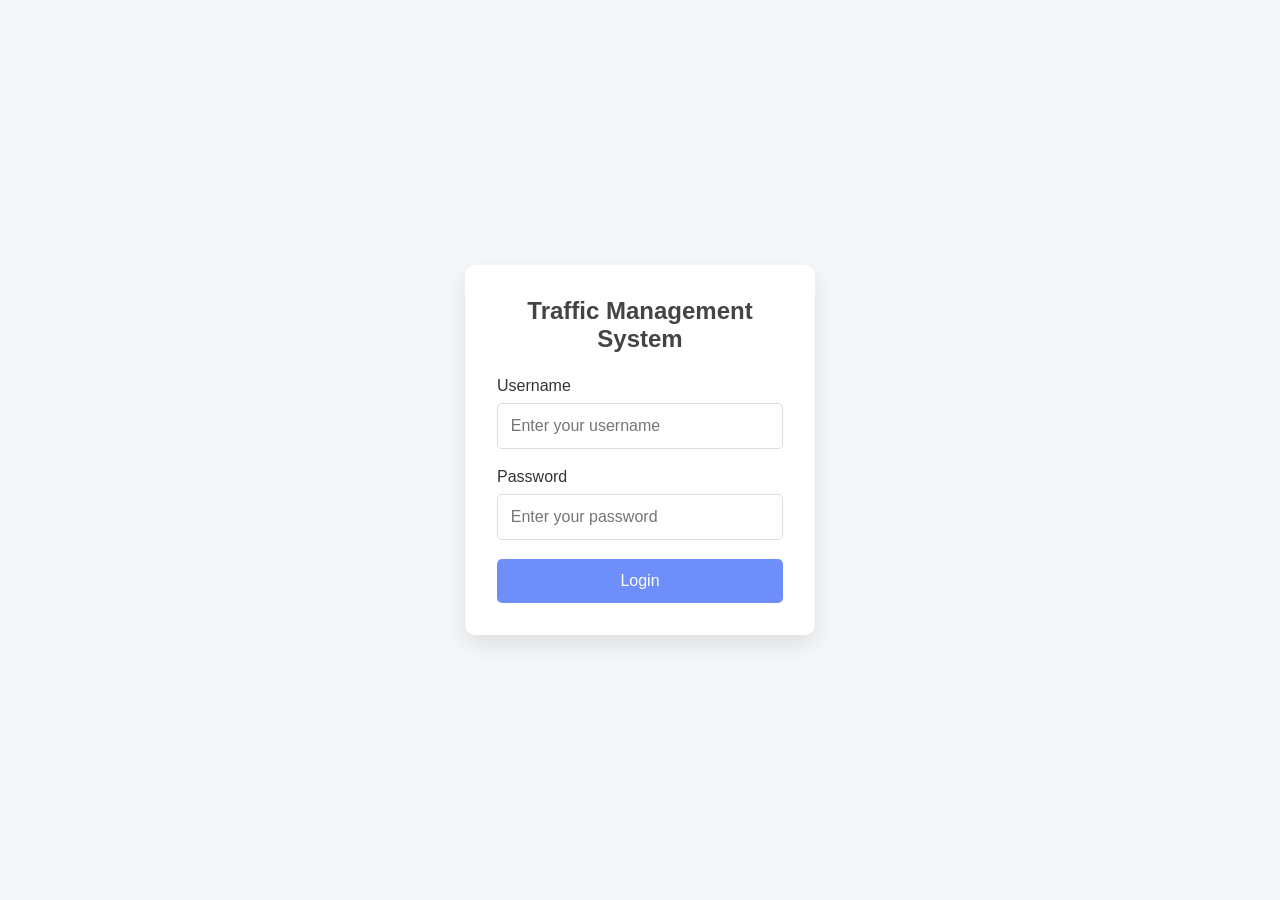
==== index.html @ 2c633ccc "Add files via upload" ====
<!DOCTYPE html>
<html lang="en">
<head>
    <meta charset="UTF-8">
    <meta name="viewport" content="width=device-width, initial-scale=1.0">
    <title>Traffic Dashboard</title>
    <style>
        /* overall sty */
        * {
            margin: 0;
            padding: 0;
            box-sizing: border-box;
            font-family: 'Segoe UI', Tahoma, Geneva, Verdana, sans-serif;
        }
        
        body {
            background-color: #f5f7f9;
            color: #333;
            height: 100vh;
            display: flex;
            flex-direction: column;
        }
        
        /* lop */
        .login-container {
            display: flex;
            flex-direction: column;
            justify-content: center;
            align-items: center;
            height: 100vh;
        }
        
        .login-form {
            background: white;
            padding: 2rem;
            border-radius: 10px;
            box-shadow: 0 10px 25px rgba(0, 0, 0, 0.1);
            width: 350px;
        }
        
        .login-form h2 {
            margin-bottom: 1.5rem;
            text-align: center;
            color: #444;
        }
        
        .form-group {
            margin-bottom: 1.2rem;
        }
        
        .form-group label {
            display: block;
            margin-bottom: 0.5rem;
            font-weight: 500;
        }
        
        .form-group input {
            width: 100%;
            padding: 0.8rem;
            border: 1px solid #ddd;
            border-radius: 5px;
            font-size: 1rem;
            transition: border-color 0.3s;
        }
        
        .form-group input:focus {
            outline: none;
            border-color: #6e8efb;
        }
        
        .login-btn {
            width: 100%;
            padding: 0.8rem;
            background-color: #6e8efb;
            color: white;
            border: none;
            border-radius: 5px;
            font-size: 1rem;
            cursor: pointer;
            transition: background-color 0.3s;
        }
        
        .login-btn:hover {
            background-color: #5d7ce0;
        }
        
        /* Dashboard */
        .dashboard-container {
            display: none;
            flex: 1;
            overflow-y: auto;
            height: 100vh;
        }
        
        .sidebar {
            width: 250px;
            background-color: #2c3e50;
            color: white;
            height: 100vh;
            position: fixed;
            padding: 1.5rem 0;
        }
        
        .sidebar-header {
            padding: 0 1.5rem 1.5rem;
            border-bottom: 1px solid rgba(255, 255, 255, 0.1);
            margin-bottom: 1.5rem;
        }
        
        .sidebar-header h2 {
            font-size: 1.5rem;
        }
        
        .nav-item {
            padding: 1rem 1.5rem;
            cursor: pointer;
            transition: background-color 0.3s;
            display: flex;
            align-items: center;
        }
        
        .nav-item:hover {
            background-color: #34495e;
        }
        
        .nav-item.active {
            background-color: #3498db;
        }
        
        .nav-item i {
            margin-right: 0.8rem;
        }
        
        .main-content {
            margin-left: 250px;
            padding: 2rem;
            flex: 1;
                height: 100vh;
    overflow-y: auto;
        }
        
        .dashboard-header {
            display: flex;
            justify-content: space-between;
            align-items: center;
            margin-bottom: 2rem;
        }
        
        .dashboard-header h1 {
            font-size: 1.8rem;
            color: #2c3e50;
        }
        
        .user-info {
            display: flex;
            align-items: center;
        }
        
        .user-info span {
            margin-right: 1rem;
        }
        
        .logout-btn {
            padding: 0.5rem 1rem;
            background-color: #e74c3c;
            color: white;
            border: none;
            border-radius: 5px;
            cursor: pointer;
            transition: background-color 0.3s;
        }
        
        .logout-btn:hover {
            background-color: #c0392b;
        }
        
        .cards-container {
            display: grid;
            grid-template-columns: repeat(auto-fill, minmax(300px, 1fr));
            gap: 1.5rem;
        }
        
        .card {
            background: white;
            border-radius: 8px;
            box-shadow: 0 4px 8px rgba(0, 0, 0, 0.1);
            padding: 1.5rem;
            transition: transform 0.3s, box-shadow 0.3s;
        }
        
        .card:hover {
            transform: translateY(-5px);
            box-shadow: 0 8px 16px rgba(0, 0, 0, 0.15);
        }
        
        .card-header {
            display: flex;
            justify-content: space-between;
            align-items: center;
            margin-bottom: 1rem;
        }
        
        .card-title {
            font-size: 1.2rem;
            font-weight: 600;
        }
        
        .card-icon {
            width: 40px;
            height: 40px;
            border-radius: 50%;
            display: flex;
            align-items: center;
            justify-content: center;
            color: white;
        }
        
        .emergency .card-icon {
            background-color: #e74c3c;
        }
        
        .congestion .card-icon {
            background-color: #f39c12;
        }
        
        .hotspot .card-icon {
            background-color: #3498db;
        }
        
        .card-content {
            color: #7f8c8d;
            margin-bottom: 1rem;
        }
        
        .card-footer {
            display: flex;
            justify-content: space-between;
            align-items: center;
        }
        
        .status {
            padding: 0.3rem 0.8rem;
            border-radius: 20px;
            font-size: 0.8rem;
            font-weight: 500;
        }
        
        .status-active {
            background-color: #e8f5e9;
            color: #2e7d32;
        }
        
        .status-warning {
            background-color: #ffecb3;
            color: #f57f17;
        }
        
        .status-critical {
            background-color: #ffcdd2;
            color: #c62828;
        }
        
        .view-details {
            color: #3498db;
            text-decoration: none;
            font-weight: 500;
            cursor: pointer;
        }
        
        .view-details:hover {
            text-decoration: underline;
        }
        
        .dashboard-stats {
            display: grid;
            grid-template-columns: repeat(auto-fill, minmax(200px, 1fr));
            gap: 1.5rem;
            margin-bottom: 2rem;
        }
        
        .stat-card {
            background: white;
            border-radius: 8px;
            box-shadow: 0 4px 8px rgba(0, 0, 0, 0.1);
            padding: 1.5rem;
            text-align: center;
        }
        
        .stat-value {
            font-size: 2rem;
            font-weight: 700;
            margin-bottom: 0.5rem;
        }
        
        .stat-label {
            color: #7f8c8d;
            font-size: 0.9rem;
        }
        
        .recent-activities {
            background: white;
            border-radius: 8px;
            box-shadow: 0 4px 8px rgba(0, 0, 0, 0.1);
            padding: 1.5rem;
            margin-top: 2rem;
        }
        
        .activities-header {
            font-size: 1.2rem;
            font-weight: 600;
            margin-bottom: 1rem;
        }
        
        .activity-item {
            padding: 0.8rem 0;
            border-bottom: 1px solid #eee;
            display: flex;
            align-items: center;
        }
        
        .activity-item:last-child {
            border-bottom: none;
        }
        
        .activity-icon {
            width: 30px;
            height: 30px;
            border-radius: 50%;
            display: flex;
            align-items: center;
            justify-content: center;
            margin-right: 1rem;
            color: white;
        }
        
        .activity-info {
            flex: 1;
        }
        
        .activity-title {
            font-weight: 500;
        }
        
        .activity-time {
            font-size: 0.8rem;
            color: #7f8c8d;
        }
        
        .section-content {
            display: none;
        }
        
        .section-content.active {
            display: block;
        }
    </style>
</head>
<body>
    <!-- loginform -->
    <div class="login-container" id="loginPage">
        <div class="login-form">
            <h2>Traffic Management System</h2>
            <div class="form-group">
                <label for="username">Username</label>
                <input type="text" id="username" placeholder="Enter your username">
            </div>
            <div class="form-group">
                <label for="password">Password</label>
                <input type="password" id="password" placeholder="Enter your password">
            </div>
            <button class="login-btn" id="loginBtn">Login</button>
        </div>
    </div>

    <!-- Dboard -->
    <div class="dashboard-container" id="dashboardPage">
        <div class="sidebar">
            <div class="sidebar-header">
                <h2>Traffic Control</h2>
            </div>
            <div class="nav-item active" data-section="dashboard">
                 Dashboard
            </div>
            <div class="nav-item" data-section="emergency">
                Emergency Alerts
            </div>
            <div class="nav-item" data-section="congestion">
                 Congestion Control
            </div>
            <div class="nav-item" data-section="hotspot">
                Hotspot Roads
            </div>
        </div>

        <!-- Main Content -->
        <div class="main-content">
            <div class="dashboard-header">
                <h1>Dashboard Overview</h1>
                <div class="user-info">
                    <span>Welcome, Admin</span>
                    <button class="logout-btn" id="logoutBtn">Logout</button>
                </div>
            </div>

            <!-- Db Stats -->
            <div class="dashboard-stats">
                <div class="stat-card">
                    <div class="stat-value">24</div>
                    <div class="stat-label">Active Incidents</div>
                </div>
                <div class="stat-card">
                    <div class="stat-value">78%</div>
                    <div class="stat-label">Road Capacity</div>
                </div>
                <div class="stat-card">
                    <div class="stat-value">15</div>
                    <div class="stat-label">Resolved Today</div>
                </div>
                <div class="stat-card">
                    <div class="stat-value">32</div>
                    <div class="stat-label">Cameras Online</div>
                </div>
            </div>

            <!-- Db-->
            <div class="section-content active" id="dashboardSection">
                <div class="cards-container">
                    <div class="card emergency">
                        <div class="card-header">
                            <div class="card-title">Emergency Alerts</div>
                            <div class="card-icon">🚨</div>
                        </div>
                        <div class="card-content">
                            <p>3 active emergency alerts requiring immediate attention.</p>
                        </div>
                        <div class="card-footer">
                            <span class="status status-critical">Critical</span>
                            <a class="view-details">View Details</a>
                        </div>
                    </div>

                    <div class="card congestion">
                        <div class="card-header">
                            <div class="card-title">Congestion Control</div>
                            <div class="card-icon">🚦</div>
                        </div>
                        <div class="card-content">
                            <p>Moderate traffic congestion reported on main highways.</p>
                        </div>
                        <div class="card-footer">
                            <span class="status status-warning">Monitoring</span>
                            <a class="view-details">View Details</a>
                        </div>
                    </div>

                    <div class="card hotspot">
                        <div class="card-header">
                            <div class="card-title">Hotspot Roads</div>
                            <div class="card-icon">🛣️</div>
                        </div>
                        <div class="card-content">
                            <p>5 roads identified as hotspots with increased traffic volume.</p>
                        </div>
                        <div class="card-footer">
                            <span class="status status-active">Active</span>
                            <a class="view-details">View Details</a>
                        </div>
                    </div>

                    <div class="card">
                        <div class="card-header">
                            <div class="card-title">Weather Conditions</div>
                            <div class="card-icon">🌤️</div>
                        </div>
                        <div class="card-content">
                            <p>Clear weather expected throughout the day with minimal disruptions.</p>
                        </div>
                        <div class="card-footer">
                            <span class="status status-active">Normal</span>
                            <a class="view-details">View Details</a>
                        </div>
                    </div>

                    <div class="card">
                        <div class="card-header">
                            <div class="card-title">Public Events</div>
                            <div class="card-icon">🎉</div>
                        </div>
                        <div class="card-content">
                            <p>2 major events scheduled today may affect traffic patterns.</p>
                        </div>
                        <div class="card-footer">
                            <span class="status status-warning">Advisory</span>
                            <a class="view-details">View Details</a>
                        </div>
                    </div>

                    <div class="card">
                        <div class="card-header">
                            <div class="card-title">Road Works</div>
                            <div class="card-icon">🚧</div>
                        </div>
                        <div class="card-content">
                            <p>Scheduled maintenance on 3 routes may cause minor delays.</p>
                        </div>
                        <div class="card-footer">
                            <span class="status status-active">Ongoing</span>
                            <a class="view-details">View Details</a>
                        </div>
                    </div>
                </div>

                <div class="recent-activities">
                    <div class="activities-header">Recent Activities</div>
                    <div class="activity-item">
                        <div class="activity-icon" style="background-color: #3498db;">📋</div>
                        <div class="activity-info">
                            <div class="activity-title">New incident reported on Highway 41</div>
                            <div class="activity-time">10 minutes ago</div>
                        </div>
                    </div>
                    <div class="activity-item">
                        <div class="activity-icon" style="background-color: #2ecc71;">✅</div>
                        <div class="activity-info">
                            <div class="activity-title">Congestion cleared on Main Street</div>
                            <div class="activity-time">45 minutes ago</div>
                        </div>
                    </div>
                    <div class="activity-item">
                        <div class="activity-icon" style="background-color: #f39c12;">⚠️</div>
                        <div class="activity-info">
                            <div class="activity-title">Weather alert issued for northern region</div>
                            <div class="activity-time">1 hour ago</div>
                        </div>
                    </div>
                    <div class="activity-item">
                        <div class="activity-icon" style="background-color: #9b59b6;">🔧</div>
                        <div class="activity-info">
                            <div class="activity-title">System maintenance completed</div>
                            <div class="activity-time">2 hours ago</div>
                        </div>
                    </div>
                </div>
            </div>

            <!-- EmergencyAlet -->
            <div class="section-content" id="emergencySection">
                <h2>Emergency Alerts</h2>
                <div class="cards-container">
                    <div class="card emergency">
                        <div class="card-header">
                            <div class="card-title">Accident on Highway</div>
                            <div class="card-icon">🚨</div>
                        </div>
                        <div class="card-content">
                            <p>Multi-vehicle collision reported on Highway 27 near exit 14. Emergency services en route.</p>
                        </div>
                        <div class="card-footer">
                            <span class="status status-critical">High Priority</span>
                            <a class="view-details">View Details</a>
                        </div>
                    </div>

                    <div class="card emergency">
                        <div class="card-header">
                            <div class="card-title">Road Closure</div>
                            <div class="card-icon">🚨</div>
                        </div>
                        <div class="card-content">
                            <p>Main Street closed between 5th and 7th due to emergency repairs. Use alternate routes.</p>
                        </div>
                        <div class="card-footer">
                            <span class="status status-critical">Active</span>
                            <a class="view-details">View Details</a>
                        </div>
                    </div>

                    <div class="card emergency">
                        <div class="card-header">
                            <div class="card-title">Severe Weather Alert</div>
                            <div class="card-icon">🚨</div>
                        </div>
                        <div class="card-content">
                            <p>Heavy rainfall causing flooding on low-lying roads. Exercise caution when driving.</p>
                        </div>
                        <div class="card-footer">
                            <span class="status status-warning">Monitor</span>
                            <a class="view-details">View Details</a>
                        </div>
                    </div>
                </div>
            </div>

            <!-- CongestionCont-->
            <div class="section-content" id="congestionSection">
                <h2>Congestion Control</h2>
                <div class="cards-container">
                    <div class="card congestion">
                        <div class="card-header">
                            <div class="card-title">Downtown Traffic</div>
                            <div class="card-icon">🚦</div>
                        </div>
                        <div class="card-content">
                            <p>Expected delays of 15-20 minutes during peak hours in downtown area.</p>
                        </div>
                        <div class="card-footer">
                            <span class="status status-warning">Moderate</span>
                            <a class="view-details">View Details</a>
                        </div>
                    </div>

                    <div class="card congestion">
                        <div class="card-header">
                            <div class="card-title">Highway Bottleneck</div>
                            <div class="card-icon">🚦</div>
                        </div>
                        <div class="card-content">
                            <p>Merge point on Highway 6 causing consistent slowdowns during evening commute.</p>
                        </div>
                        <div class="card-footer">
                            <span class="status status-critical">Severe</span>
                            <a class="view-details">View Details</a>
                        </div>
                    </div>

                    <div class="card congestion">
                        <div class="card-header">
                            <div class="card-title">School Zone</div>
                            <div class="card-icon">🚦</div>
                        </div>
                        <div class="card-content">
                            <p>Increased traffic around school zones during pick-up and drop-off times.</p>
                        </div>
                        <div class="card-footer">
                            <span class="status status-active">Expected</span>
                            <a class="view-details">View Details</a>
                        </div>
                    </div>
                </div>
            </div>

            <!-- Hotspotroad-->
            <div class="section-content" id="hotspotSection">
                <h2>Hotspot Roads</h2>
                <div class="cards-container">
                    <div class="card hotspot">
                        <div class="card-header">
                            <div class="card-title">Main Street Corridor</div>
                            <div class="card-icon">🛣️</div>
                        </div>
                        <div class="card-content">
                            <p>Consistently high traffic volume with frequent congestion during peak hours.</p>
                        </div>
                        <div class="card-footer">
                            <span class="status status-critical">Hotspot</span>
                            <a class="view-details">View Details</a>
                        </div>
                    </div>

                    <div class="card hotspot">
                        <div class="card-header">
                            <div class="card-title">Highway 27 Interchange</div>
                            <div class="card-icon">🛣️</div>
                        </div>
                        <div class="card-content">
                            <p>Merge points create bottlenecks, especially during rush hours.</p>
                        </div>
                        <div class="card-footer">
                            <span class="status status-warning">Monitoring</span>
                            <a class="view-details">View Details</a>
                        </div>
                    </div>

                    <div class="card hotspot">
                        <div class="card-header">
                            <div class="card-title">Bridge Approach</div>
                            <div class="card-icon">🛣️</div>
                        </div>
                        <div class="card-content">
                            <p>Reduced lanes on bridge approach causing regular delays.</p>
                        </div>
                        <div class="card-footer">
                            <span class="status status-active">Ongoing</span>
                            <a class="view-details">View Details</a>
                        </div>
                    </div>
                </div>
            </div>
        </div>
    </div>

    <script>
        document.addEventListener('DOMContentLoaded', function() {
            const loginPage = document.getElementById('loginPage');
            const dashboardPage = document.getElementById('dashboardPage');
            const loginBtn = document.getElementById('loginBtn');
            const logoutBtn = document.getElementById('logoutBtn');
            const usernameInput = document.getElementById('username');
            const passwordInput = document.getElementById('password');
            const navItems = document.querySelectorAll('.nav-item');
            const sectionContents = document.querySelectorAll('.section-content');
            
            // Login
            loginBtn.addEventListener('click', function() {
                const username = usernameInput.value.trim();
                const password = passwordInput.value.trim();
                
                if (username === '' || password === '') {
                    alert('Please enter both username and password');
                    return;
                }
                
                // backend
                if (username === 'admin' && password === 'password') {
                    loginPage.style.display = 'none';
                    dashboardPage.style.display = 'flex';
                } else {
                    alert('Invalid credentials. Try admin/password');
                }
            });
            
            // Logout
            logoutBtn.addEventListener('click', function() {
                loginPage.style.display = 'flex';
                dashboardPage.style.display = 'none';
                usernameInput.value = '';
                passwordInput.value = '';
            });
            
            // nav
            navItems.forEach(item => {
                item.addEventListener('click', function() {
                    navItems.forEach(navItem => navItem.classList.remove('active'));
                    this.classList.add('active');
         
                    const sectionId = this.getAttribute('data-section') + 'Section';
                    sectionContents.forEach(section => section.classList.remove('active'));
                    document.getElementById(sectionId).classList.add('active');
                });
            });
            
            // hover
            const cards = document.querySelectorAll('.card');
            cards.forEach(card => {
                card.addEventListener('mouseenter', function() {
                    this.style.transform = 'translateY(-5px)';
                    this.style.boxShadow = '0 8px 16px rgba(0, 0, 0, 0.15)';
                });
                
                card.addEventListener('mouseleave', function() {
                    this.style.transform = 'translateY(0)';
                    this.style.boxShadow = '0 4px 8px rgba(0, 0, 0, 0.1)';
                });
            });
        });
    </script>
</body>
</html>
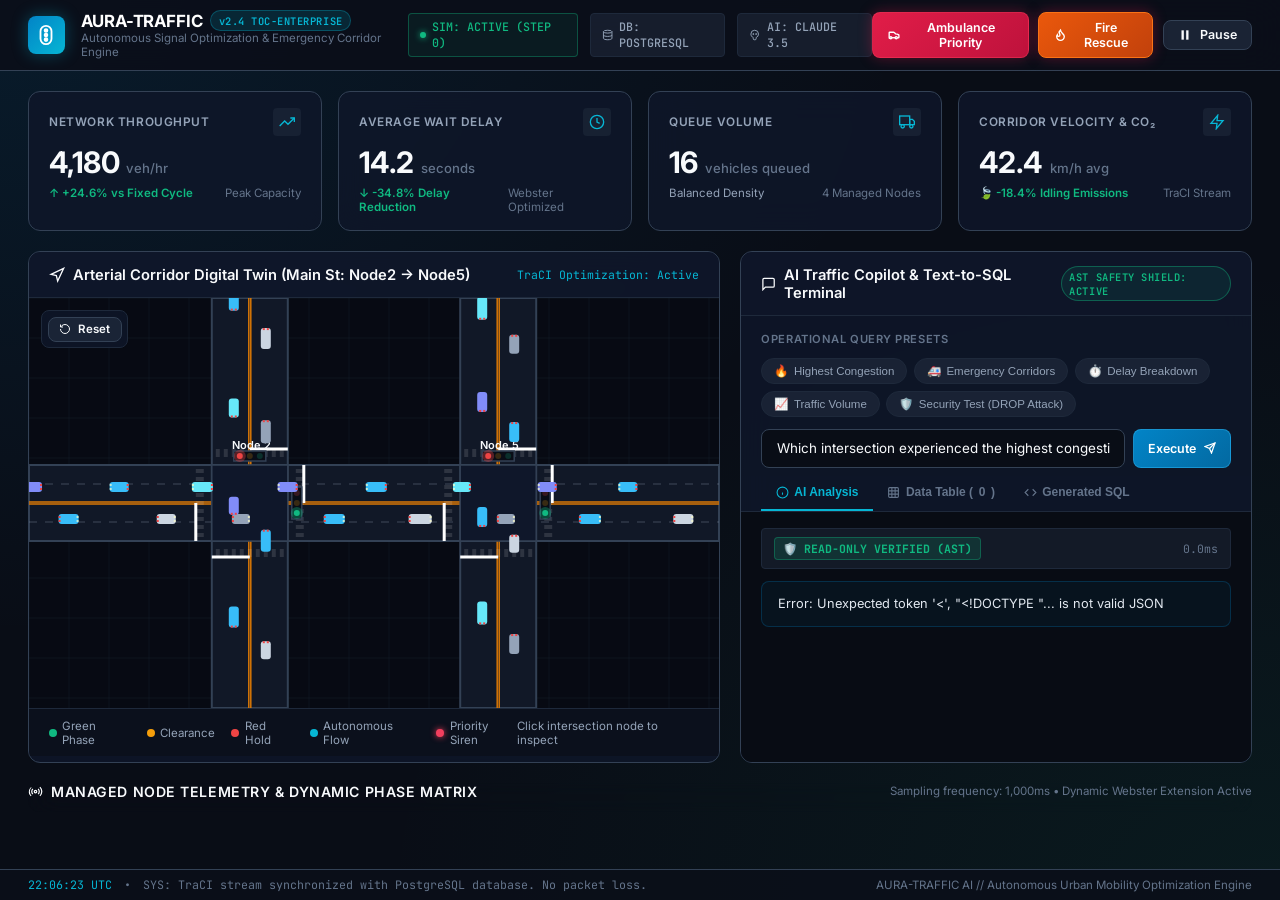
==== commit 6d033d72: "feat: upgrade to AI-augmented smart traffic management system with FastAPI, LLM agent, and adaptive " ====
--- a/index.html
+++ b/index.html
@@ -3,756 +3,386 @@
 <head>
     <meta charset="UTF-8">
     <meta name="viewport" content="width=device-width, initial-scale=1.0">
-    <title>Traffic Dashboard</title>
-    <style>
-        /* overall sty */
-        * {
-            margin: 0;
-            padding: 0;
-            box-sizing: border-box;
-            font-family: 'Segoe UI', Tahoma, Geneva, Verdana, sans-serif;
-        }
-        
-        body {
-            background-color: #f5f7f9;
-            color: #333;
-            height: 100vh;
-            display: flex;
-            flex-direction: column;
-        }
-        
-        /* lop */
-        .login-container {
-            display: flex;
-            flex-direction: column;
-            justify-content: center;
-            align-items: center;
-            height: 100vh;
-        }
-        
-        .login-form {
-            background: white;
-            padding: 2rem;
-            border-radius: 10px;
-            box-shadow: 0 10px 25px rgba(0, 0, 0, 0.1);
-            width: 350px;
-        }
-        
-        .login-form h2 {
-            margin-bottom: 1.5rem;
-            text-align: center;
-            color: #444;
-        }
-        
-        .form-group {
-            margin-bottom: 1.2rem;
-        }
-        
-        .form-group label {
-            display: block;
-            margin-bottom: 0.5rem;
-            font-weight: 500;
-        }
-        
-        .form-group input {
-            width: 100%;
-            padding: 0.8rem;
-            border: 1px solid #ddd;
-            border-radius: 5px;
-            font-size: 1rem;
-            transition: border-color 0.3s;
-        }
-        
-        .form-group input:focus {
-            outline: none;
-            border-color: #6e8efb;
-        }
-        
-        .login-btn {
-            width: 100%;
-            padding: 0.8rem;
-            background-color: #6e8efb;
-            color: white;
-            border: none;
-            border-radius: 5px;
-            font-size: 1rem;
-            cursor: pointer;
-            transition: background-color 0.3s;
-        }
-        
-        .login-btn:hover {
-            background-color: #5d7ce0;
-        }
-        
-        /* Dashboard */
-        .dashboard-container {
-            display: none;
-            flex: 1;
-            overflow-y: auto;
-            height: 100vh;
-        }
-        
-        .sidebar {
-            width: 250px;
-            background-color: #2c3e50;
-            color: white;
-            height: 100vh;
-            position: fixed;
-            padding: 1.5rem 0;
-        }
-        
-        .sidebar-header {
-            padding: 0 1.5rem 1.5rem;
-            border-bottom: 1px solid rgba(255, 255, 255, 0.1);
-            margin-bottom: 1.5rem;
-        }
-        
-        .sidebar-header h2 {
-            font-size: 1.5rem;
-        }
-        
-        .nav-item {
-            padding: 1rem 1.5rem;
-            cursor: pointer;
-            transition: background-color 0.3s;
-            display: flex;
-            align-items: center;
-        }
-        
-        .nav-item:hover {
-            background-color: #34495e;
-        }
-        
-        .nav-item.active {
-            background-color: #3498db;
-        }
-        
-        .nav-item i {
-            margin-right: 0.8rem;
-        }
-        
-        .main-content {
-            margin-left: 250px;
-            padding: 2rem;
-            flex: 1;
-                height: 100vh;
-    overflow-y: auto;
-        }
-        
-        .dashboard-header {
-            display: flex;
-            justify-content: space-between;
-            align-items: center;
-            margin-bottom: 2rem;
-        }
-        
-        .dashboard-header h1 {
-            font-size: 1.8rem;
-            color: #2c3e50;
-        }
-        
-        .user-info {
-            display: flex;
-            align-items: center;
-        }
-        
-        .user-info span {
-            margin-right: 1rem;
-        }
-        
-        .logout-btn {
-            padding: 0.5rem 1rem;
-            background-color: #e74c3c;
-            color: white;
-            border: none;
-            border-radius: 5px;
-            cursor: pointer;
-            transition: background-color 0.3s;
-        }
-        
-        .logout-btn:hover {
-            background-color: #c0392b;
-        }
-        
-        .cards-container {
-            display: grid;
-            grid-template-columns: repeat(auto-fill, minmax(300px, 1fr));
-            gap: 1.5rem;
-        }
-        
-        .card {
-            background: white;
-            border-radius: 8px;
-            box-shadow: 0 4px 8px rgba(0, 0, 0, 0.1);
-            padding: 1.5rem;
-            transition: transform 0.3s, box-shadow 0.3s;
-        }
-        
-        .card:hover {
-            transform: translateY(-5px);
-            box-shadow: 0 8px 16px rgba(0, 0, 0, 0.15);
-        }
-        
-        .card-header {
-            display: flex;
-            justify-content: space-between;
-            align-items: center;
-            margin-bottom: 1rem;
-        }
-        
-        .card-title {
-            font-size: 1.2rem;
-            font-weight: 600;
-        }
-        
-        .card-icon {
-            width: 40px;
-            height: 40px;
-            border-radius: 50%;
-            display: flex;
-            align-items: center;
-            justify-content: center;
-            color: white;
-        }
-        
-        .emergency .card-icon {
-            background-color: #e74c3c;
-        }
-        
-        .congestion .card-icon {
-            background-color: #f39c12;
-        }
-        
-        .hotspot .card-icon {
-            background-color: #3498db;
-        }
-        
-        .card-content {
-            color: #7f8c8d;
-            margin-bottom: 1rem;
-        }
-        
-        .card-footer {
-            display: flex;
-            justify-content: space-between;
-            align-items: center;
-        }
-        
-        .status {
-            padding: 0.3rem 0.8rem;
-            border-radius: 20px;
-            font-size: 0.8rem;
-            font-weight: 500;
-        }
-        
-        .status-active {
-            background-color: #e8f5e9;
-            color: #2e7d32;
-        }
-        
-        .status-warning {
-            background-color: #ffecb3;
-            color: #f57f17;
-        }
-        
-        .status-critical {
-            background-color: #ffcdd2;
-            color: #c62828;
-        }
-        
-        .view-details {
-            color: #3498db;
-            text-decoration: none;
-            font-weight: 500;
-            cursor: pointer;
-        }
-        
-        .view-details:hover {
-            text-decoration: underline;
-        }
-        
-        .dashboard-stats {
-            display: grid;
-            grid-template-columns: repeat(auto-fill, minmax(200px, 1fr));
-            gap: 1.5rem;
-            margin-bottom: 2rem;
-        }
-        
-        .stat-card {
-            background: white;
-            border-radius: 8px;
-            box-shadow: 0 4px 8px rgba(0, 0, 0, 0.1);
-            padding: 1.5rem;
-            text-align: center;
-        }
-        
-        .stat-value {
-            font-size: 2rem;
-            font-weight: 700;
-            margin-bottom: 0.5rem;
-        }
-        
-        .stat-label {
-            color: #7f8c8d;
-            font-size: 0.9rem;
-        }
-        
-        .recent-activities {
-            background: white;
-            border-radius: 8px;
-            box-shadow: 0 4px 8px rgba(0, 0, 0, 0.1);
-            padding: 1.5rem;
-            margin-top: 2rem;
-        }
-        
-        .activities-header {
-            font-size: 1.2rem;
-            font-weight: 600;
-            margin-bottom: 1rem;
-        }
-        
-        .activity-item {
-            padding: 0.8rem 0;
-            border-bottom: 1px solid #eee;
-            display: flex;
-            align-items: center;
-        }
-        
-        .activity-item:last-child {
-            border-bottom: none;
-        }
-        
-        .activity-icon {
-            width: 30px;
-            height: 30px;
-            border-radius: 50%;
-            display: flex;
-            align-items: center;
-            justify-content: center;
-            margin-right: 1rem;
-            color: white;
-        }
-        
-        .activity-info {
-            flex: 1;
-        }
-        
-        .activity-title {
-            font-weight: 500;
-        }
-        
-        .activity-time {
-            font-size: 0.8rem;
-            color: #7f8c8d;
-        }
-        
-        .section-content {
-            display: none;
-        }
-        
-        .section-content.active {
-            display: block;
-        }
-    </style>
+    <meta name="description" content="AI-Augmented Smart Traffic Signal Management System - Enterprise Operations Console featuring TraCI dynamic density optimization, emergency green-corridor priority routing, and Anthropic Claude Text-to-SQL AI Agent.">
+    <title>AURA-TRAFFIC AI // Intelligent Transportation Operations Center</title>
+
+    <link rel="stylesheet" href="styles.css">
 </head>
 <body>
-    <!-- loginform -->
-    <div class="login-container" id="loginPage">
-        <div class="login-form">
-            <h2>Traffic Management System</h2>
-            <div class="form-group">
-                <label for="username">Username</label>
-                <input type="text" id="username" placeholder="Enter your username">
-            </div>
-            <div class="form-group">
-                <label for="password">Password</label>
-                <input type="password" id="password" placeholder="Enter your password">
-            </div>
-            <button class="login-btn" id="loginBtn">Login</button>
-        </div>
-    </div>
-
-    <!-- Dboard -->
-    <div class="dashboard-container" id="dashboardPage">
-        <div class="sidebar">
-            <div class="sidebar-header">
-                <h2>Traffic Control</h2>
-            </div>
-            <div class="nav-item active" data-section="dashboard">
-                 Dashboard
-            </div>
-            <div class="nav-item" data-section="emergency">
-                Emergency Alerts
-            </div>
-            <div class="nav-item" data-section="congestion">
-                 Congestion Control
-            </div>
-            <div class="nav-item" data-section="hotspot">
-                Hotspot Roads
-            </div>
-        </div>
-
-        <!-- Main Content -->
-        <div class="main-content">
-            <div class="dashboard-header">
-                <h1>Dashboard Overview</h1>
-                <div class="user-info">
-                    <span>Welcome, Admin</span>
-                    <button class="logout-btn" id="logoutBtn">Logout</button>
-                </div>
-            </div>
-
-            <!-- Db Stats -->
-            <div class="dashboard-stats">
-                <div class="stat-card">
-                    <div class="stat-value">24</div>
-                    <div class="stat-label">Active Incidents</div>
-                </div>
-                <div class="stat-card">
-                    <div class="stat-value">78%</div>
-                    <div class="stat-label">Road Capacity</div>
-                </div>
-                <div class="stat-card">
-                    <div class="stat-value">15</div>
-                    <div class="stat-label">Resolved Today</div>
-                </div>
-                <div class="stat-card">
-                    <div class="stat-value">32</div>
-                    <div class="stat-label">Cameras Online</div>
-                </div>
-            </div>
-
-            <!-- Db-->
-            <div class="section-content active" id="dashboardSection">
-                <div class="cards-container">
-                    <div class="card emergency">
-                        <div class="card-header">
-                            <div class="card-title">Emergency Alerts</div>
-                            <div class="card-icon">🚨</div>
-                        </div>
-                        <div class="card-content">
-                            <p>3 active emergency alerts requiring immediate attention.</p>
-                        </div>
-                        <div class="card-footer">
-                            <span class="status status-critical">Critical</span>
-                            <a class="view-details">View Details</a>
-                        </div>
-                    </div>
-
-                    <div class="card congestion">
-                        <div class="card-header">
-                            <div class="card-title">Congestion Control</div>
-                            <div class="card-icon">🚦</div>
-                        </div>
-                        <div class="card-content">
-                            <p>Moderate traffic congestion reported on main highways.</p>
-                        </div>
-                        <div class="card-footer">
-                            <span class="status status-warning">Monitoring</span>
-                            <a class="view-details">View Details</a>
-                        </div>
-                    </div>
-
-                    <div class="card hotspot">
-                        <div class="card-header">
-                            <div class="card-title">Hotspot Roads</div>
-                            <div class="card-icon">🛣️</div>
-                        </div>
-                        <div class="card-content">
-                            <p>5 roads identified as hotspots with increased traffic volume.</p>
-                        </div>
-                        <div class="card-footer">
-                            <span class="status status-active">Active</span>
-                            <a class="view-details">View Details</a>
-                        </div>
-                    </div>
-
-                    <div class="card">
-                        <div class="card-header">
-                            <div class="card-title">Weather Conditions</div>
-                            <div class="card-icon">🌤️</div>
-                        </div>
-                        <div class="card-content">
-                            <p>Clear weather expected throughout the day with minimal disruptions.</p>
-                        </div>
-                        <div class="card-footer">
-                            <span class="status status-active">Normal</span>
-                            <a class="view-details">View Details</a>
-                        </div>
-                    </div>
-
-                    <div class="card">
-                        <div class="card-header">
-                            <div class="card-title">Public Events</div>
-                            <div class="card-icon">🎉</div>
-                        </div>
-                        <div class="card-content">
-                            <p>2 major events scheduled today may affect traffic patterns.</p>
-                        </div>
-                        <div class="card-footer">
-                            <span class="status status-warning">Advisory</span>
-                            <a class="view-details">View Details</a>
-                        </div>
-                    </div>
-
-                    <div class="card">
-                        <div class="card-header">
-                            <div class="card-title">Road Works</div>
-                            <div class="card-icon">🚧</div>
-                        </div>
-                        <div class="card-content">
-                            <p>Scheduled maintenance on 3 routes may cause minor delays.</p>
-                        </div>
-                        <div class="card-footer">
-                            <span class="status status-active">Ongoing</span>
-                            <a class="view-details">View Details</a>
-                        </div>
-                    </div>
-                </div>
-
-                <div class="recent-activities">
-                    <div class="activities-header">Recent Activities</div>
-                    <div class="activity-item">
-                        <div class="activity-icon" style="background-color: #3498db;">📋</div>
-                        <div class="activity-info">
-                            <div class="activity-title">New incident reported on Highway 41</div>
-                            <div class="activity-time">10 minutes ago</div>
-                        </div>
-                    </div>
-                    <div class="activity-item">
-                        <div class="activity-icon" style="background-color: #2ecc71;">✅</div>
-                        <div class="activity-info">
-                            <div class="activity-title">Congestion cleared on Main Street</div>
-                            <div class="activity-time">45 minutes ago</div>
-                        </div>
-                    </div>
-                    <div class="activity-item">
-                        <div class="activity-icon" style="background-color: #f39c12;">⚠️</div>
-                        <div class="activity-info">
-                            <div class="activity-title">Weather alert issued for northern region</div>
-                            <div class="activity-time">1 hour ago</div>
-                        </div>
-                    </div>
-                    <div class="activity-item">
-                        <div class="activity-icon" style="background-color: #9b59b6;">🔧</div>
-                        <div class="activity-info">
-                            <div class="activity-title">System maintenance completed</div>
-                            <div class="activity-time">2 hours ago</div>
-                        </div>
-                    </div>
-                </div>
-            </div>
-
-            <!-- EmergencyAlet -->
-            <div class="section-content" id="emergencySection">
-                <h2>Emergency Alerts</h2>
-                <div class="cards-container">
-                    <div class="card emergency">
-                        <div class="card-header">
-                            <div class="card-title">Accident on Highway</div>
-                            <div class="card-icon">🚨</div>
-                        </div>
-                        <div class="card-content">
-                            <p>Multi-vehicle collision reported on Highway 27 near exit 14. Emergency services en route.</p>
-                        </div>
-                        <div class="card-footer">
-                            <span class="status status-critical">High Priority</span>
-                            <a class="view-details">View Details</a>
-                        </div>
-                    </div>
-
-                    <div class="card emergency">
-                        <div class="card-header">
-                            <div class="card-title">Road Closure</div>
-                            <div class="card-icon">🚨</div>
-                        </div>
-                        <div class="card-content">
-                            <p>Main Street closed between 5th and 7th due to emergency repairs. Use alternate routes.</p>
-                        </div>
-                        <div class="card-footer">
-                            <span class="status status-critical">Active</span>
-                            <a class="view-details">View Details</a>
-                        </div>
-                    </div>
-
-                    <div class="card emergency">
-                        <div class="card-header">
-                            <div class="card-title">Severe Weather Alert</div>
-                            <div class="card-icon">🚨</div>
-                        </div>
-                        <div class="card-content">
-                            <p>Heavy rainfall causing flooding on low-lying roads. Exercise caution when driving.</p>
-                        </div>
-                        <div class="card-footer">
-                            <span class="status status-warning">Monitor</span>
-                            <a class="view-details">View Details</a>
-                        </div>
-                    </div>
-                </div>
-            </div>
-
-            <!-- CongestionCont-->
-            <div class="section-content" id="congestionSection">
-                <h2>Congestion Control</h2>
-                <div class="cards-container">
-                    <div class="card congestion">
-                        <div class="card-header">
-                            <div class="card-title">Downtown Traffic</div>
-                            <div class="card-icon">🚦</div>
-                        </div>
-                        <div class="card-content">
-                            <p>Expected delays of 15-20 minutes during peak hours in downtown area.</p>
-                        </div>
-                        <div class="card-footer">
-                            <span class="status status-warning">Moderate</span>
-                            <a class="view-details">View Details</a>
-                        </div>
-                    </div>
-
-                    <div class="card congestion">
-                        <div class="card-header">
-                            <div class="card-title">Highway Bottleneck</div>
-                            <div class="card-icon">🚦</div>
-                        </div>
-                        <div class="card-content">
-                            <p>Merge point on Highway 6 causing consistent slowdowns during evening commute.</p>
-                        </div>
-                        <div class="card-footer">
-                            <span class="status status-critical">Severe</span>
-                            <a class="view-details">View Details</a>
-                        </div>
-                    </div>
-
-                    <div class="card congestion">
-                        <div class="card-header">
-                            <div class="card-title">School Zone</div>
-                            <div class="card-icon">🚦</div>
-                        </div>
-                        <div class="card-content">
-                            <p>Increased traffic around school zones during pick-up and drop-off times.</p>
-                        </div>
-                        <div class="card-footer">
-                            <span class="status status-active">Expected</span>
-                            <a class="view-details">View Details</a>
-                        </div>
-                    </div>
-                </div>
-            </div>
-
-            <!-- Hotspotroad-->
-            <div class="section-content" id="hotspotSection">
-                <h2>Hotspot Roads</h2>
-                <div class="cards-container">
-                    <div class="card hotspot">
-                        <div class="card-header">
-                            <div class="card-title">Main Street Corridor</div>
-                            <div class="card-icon">🛣️</div>
-                        </div>
-                        <div class="card-content">
-                            <p>Consistently high traffic volume with frequent congestion during peak hours.</p>
-                        </div>
-                        <div class="card-footer">
-                            <span class="status status-critical">Hotspot</span>
-                            <a class="view-details">View Details</a>
-                        </div>
-                    </div>
-
-                    <div class="card hotspot">
-                        <div class="card-header">
-                            <div class="card-title">Highway 27 Interchange</div>
-                            <div class="card-icon">🛣️</div>
-                        </div>
-                        <div class="card-content">
-                            <p>Merge points create bottlenecks, especially during rush hours.</p>
-                        </div>
-                        <div class="card-footer">
-                            <span class="status status-warning">Monitoring</span>
-                            <a class="view-details">View Details</a>
-                        </div>
-                    </div>
-
-                    <div class="card hotspot">
-                        <div class="card-header">
-                            <div class="card-title">Bridge Approach</div>
-                            <div class="card-icon">🛣️</div>
-                        </div>
-                        <div class="card-content">
-                            <p>Reduced lanes on bridge approach causing regular delays.</p>
-                        </div>
-                        <div class="card-footer">
-                            <span class="status status-active">Ongoing</span>
-                            <a class="view-details">View Details</a>
-                        </div>
-                    </div>
-                </div>
-            </div>
-        </div>
-    </div>
-
-    <script>
-        document.addEventListener('DOMContentLoaded', function() {
-            const loginPage = document.getElementById('loginPage');
-            const dashboardPage = document.getElementById('dashboardPage');
-            const loginBtn = document.getElementById('loginBtn');
-            const logoutBtn = document.getElementById('logoutBtn');
-            const usernameInput = document.getElementById('username');
-            const passwordInput = document.getElementById('password');
-            const navItems = document.querySelectorAll('.nav-item');
-            const sectionContents = document.querySelectorAll('.section-content');
-            
-            // Login
-            loginBtn.addEventListener('click', function() {
-                const username = usernameInput.value.trim();
-                const password = passwordInput.value.trim();
-                
-                if (username === '' || password === '') {
-                    alert('Please enter both username and password');
-                    return;
-                }
-                
-                // backend
-                if (username === 'admin' && password === 'password') {
-                    loginPage.style.display = 'none';
-                    dashboardPage.style.display = 'flex';
-                } else {
-                    alert('Invalid credentials. Try admin/password');
-                }
-            });
-            
-            // Logout
-            logoutBtn.addEventListener('click', function() {
-                loginPage.style.display = 'flex';
-                dashboardPage.style.display = 'none';
-                usernameInput.value = '';
-                passwordInput.value = '';
-            });
-            
-            // nav
-            navItems.forEach(item => {
-                item.addEventListener('click', function() {
-                    navItems.forEach(navItem => navItem.classList.remove('active'));
-                    this.classList.add('active');
-         
-                    const sectionId = this.getAttribute('data-section') + 'Section';
-                    sectionContents.forEach(section => section.classList.remove('active'));
-                    document.getElementById(sectionId).classList.add('active');
-                });
-            });
-            
-            // hover
-            const cards = document.querySelectorAll('.card');
-            cards.forEach(card => {
-                card.addEventListener('mouseenter', function() {
-                    this.style.transform = 'translateY(-5px)';
-                    this.style.boxShadow = '0 8px 16px rgba(0, 0, 0, 0.15)';
-                });
-                
-                card.addEventListener('mouseleave', function() {
-                    this.style.transform = 'translateY(0)';
-                    this.style.boxShadow = '0 4px 8px rgba(0, 0, 0, 0.1)';
-                });
-            });
-        });
-    </script>
+
+    <!-- Executive Operations Header -->
+    <header class="ops-header">
+        <div class="brand-section">
+            <div class="brand-badge">
+                <svg width="22" height="22" viewBox="0 0 24 24" fill="none" stroke="currentColor" stroke-width="2" stroke-linecap="round" stroke-linejoin="round">
+                    <rect x="6" y="2" width="12" height="20" rx="6" />
+                    <circle cx="12" cy="7" r="1.5" fill="currentColor"/>
+                    <circle cx="12" cy="12" r="1.5" fill="currentColor"/>
+                    <circle cx="12" cy="17" r="1.5" fill="currentColor"/>
+                </svg>
+            </div>
+            <div class="brand-text">
+                <h1>
+                    AURA-TRAFFIC <span class="version-pill">v2.4 TOC-ENTERPRISE</span>
+                </h1>
+                <div class="brand-sub">Autonomous Signal Optimization & Emergency Corridor Engine</div>
+            </div>
+        </div>
+
+        <div class="header-status-strip">
+            <div id="badgeSimState" class="status-chip active-green">
+                <span class="pulse-indicator"></span>
+                <span id="labelSimStep">SIM: ACTIVE (STEP 0)</span>
+            </div>
+            <div id="badgeDb" class="status-chip">
+                <svg width="12" height="12" viewBox="0 0 24 24" fill="none" stroke="currentColor" stroke-width="2">
+                    <ellipse cx="12" cy="5" rx="9" ry="3"/>
+                    <path d="M21 12c0 1.66-4 3-9 3s-9-1.34-9-3"/>
+                    <path d="M3 5v14c0 1.66 4 3 9 3s9-1.34 9-3V5"/>
+                </svg>
+                <span id="labelDbEngine">DB: POSTGRESQL</span>
+            </div>
+            <div id="badgeAi" class="status-chip">
+                <svg width="12" height="12" viewBox="0 0 24 24" fill="none" stroke="currentColor" stroke-width="2">
+                    <path d="M12 2a8 8 0 0 0-8 8c0 3.36 2.07 6.23 5 7.42V20a2 2 0 0 0 2 2h2a2 2 0 0 0 2-2v-2.58A8.005 8.005 0 0 0 20 10a8 8 0 0 0-8-8z"/>
+                    <circle cx="9" cy="10" r="1" fill="currentColor"/>
+                    <circle cx="15" cy="10" r="1" fill="currentColor"/>
+                </svg>
+                <span id="labelAiEngine">AI: CLAUDE 3.5</span>
+            </div>
+            <div id="badgeEmergency" class="status-chip active-emergency" style="display: none;">
+                <span class="pulse-indicator"></span>
+                <span id="labelEmergencyActive">CORRIDOR LOCK: ACTIVE</span>
+            </div>
+        </div>
+
+        <div class="header-actions">
+            <button id="btnAmbulance" class="btn btn-emergency" title="Trigger Preemptive Green Corridor Wave">
+                <svg width="14" height="14" viewBox="0 0 24 24" fill="none" stroke="currentColor" stroke-width="2.5">
+                    <path d="M19 17h2c.6 0 1-.4 1-1v-3c0-.9-.7-1.7-1.5-1.9C18.7 10.6 16 10 16 10s-1.3-1.4-2.2-2.3c-.5-.4-1.1-.7-1.8-.7H5c-.6 0-1 .4-1 1v9c0 .6.4 1 1 1h2"/>
+                    <circle cx="7" cy="17" r="2"/>
+                    <path d="M9 17h6"/>
+                    <circle cx="17" cy="17" r="2"/>
+                </svg>
+                Ambulance Priority
+            </button>
+            <button id="btnFireRescue" class="btn btn-emergency" style="background: linear-gradient(135deg,#ea580c,#c2410c); border-color:#f97316;">
+                <svg width="14" height="14" viewBox="0 0 24 24" fill="none" stroke="currentColor" stroke-width="2.5">
+                    <path d="M8.5 14.5A2.5 2.5 0 0 0 11 12c0-1.38-.5-2-1-3-1.072-2.143-.224-4.054 2-6 .5 2.5 2 4.9 4 6.5 2 1.6 3 3.5 3 5.5a7 7 0 1 1-14 0c0-1.153.433-2.294 1-3a2.5 2.5 0 0 0 2.5 2.5z"/>
+                </svg>
+                Fire Rescue
+            </button>
+            <button id="btnToggleSim" class="btn btn-secondary">
+                <svg id="iconSimPlay" width="14" height="14" viewBox="0 0 24 24" fill="currentColor">
+                    <rect x="6" y="4" width="4" height="16"/>
+                    <rect x="14" y="4" width="4" height="16"/>
+                </svg>
+                <span id="labelSimBtn">Pause</span>
+            </button>
+        </div>
+    </header>
+
+    <!-- Main Viewport -->
+    <main class="dashboard-viewport">
+
+        <!-- Enterprise KPI Ribbon -->
+        <section class="kpi-row">
+            <div class="kpi-card">
+                <div class="kpi-top">
+                    <span class="kpi-title">Network Throughput</span>
+                    <div class="kpi-icon">
+                        <svg width="16" height="16" viewBox="0 0 24 24" fill="none" stroke="currentColor" stroke-width="2">
+                            <polyline points="23 6 13.5 15.5 8.5 10.5 1 18"/>
+                            <polyline points="17 6 23 6 23 12"/>
+                        </svg>
+                    </div>
+                </div>
+                <div class="kpi-main">
+                    <span id="kpiThroughput" class="kpi-figure">4,180</span>
+                    <span class="kpi-metric-unit">veh/hr</span>
+                </div>
+                <div class="kpi-footer">
+                    <span class="kpi-trend-good">↑ +24.6% vs Fixed Cycle</span>
+                    <span class="kpi-subtext">Peak Capacity</span>
+                </div>
+            </div>
+
+            <div class="kpi-card">
+                <div class="kpi-top">
+                    <span class="kpi-title">Average Wait Delay</span>
+                    <div class="kpi-icon">
+                        <svg width="16" height="16" viewBox="0 0 24 24" fill="none" stroke="currentColor" stroke-width="2">
+                            <circle cx="12" cy="12" r="10"/>
+                            <polyline points="12 6 12 12 16 14"/>
+                        </svg>
+                    </div>
+                </div>
+                <div class="kpi-main">
+                    <span id="kpiWaitTime" class="kpi-figure">14.2</span>
+                    <span class="kpi-metric-unit">seconds</span>
+                </div>
+                <div class="kpi-footer">
+                    <span class="kpi-trend-good">↓ -34.8% Delay Reduction</span>
+                    <span class="kpi-subtext">Webster Optimized</span>
+                </div>
+            </div>
+
+            <div class="kpi-card">
+                <div class="kpi-top">
+                    <span class="kpi-title">Queue Volume</span>
+                    <div class="kpi-icon">
+                        <svg width="16" height="16" viewBox="0 0 24 24" fill="none" stroke="currentColor" stroke-width="2">
+                            <rect x="1" y="3" width="15" height="13"/>
+                            <polygon points="16 8 20 8 23 11 23 16 16 16 16 8"/>
+                            <circle cx="5.5" cy="18.5" r="2.5"/>
+                            <circle cx="18.5" cy="18.5" r="2.5"/>
+                        </svg>
+                    </div>
+                </div>
+                <div class="kpi-main">
+                    <span id="kpiQueue" class="kpi-figure">16</span>
+                    <span class="kpi-metric-unit">vehicles queued</span>
+                </div>
+                <div class="kpi-footer">
+                    <span class="kpi-subtext" style="color:var(--text-secondary)">Balanced Density</span>
+                    <span class="kpi-subtext">4 Managed Nodes</span>
+                </div>
+            </div>
+
+            <div class="kpi-card">
+                <div class="kpi-top">
+                    <span class="kpi-title">Corridor Velocity & CO₂</span>
+                    <div class="kpi-icon">
+                        <svg width="16" height="16" viewBox="0 0 24 24" fill="none" stroke="currentColor" stroke-width="2">
+                            <polygon points="13 2 3 14 12 14 11 22 21 10 12 10 13 2"/>
+                        </svg>
+                    </div>
+                </div>
+                <div class="kpi-main">
+                    <span id="kpiAvgSpeed" class="kpi-figure">42.4</span>
+                    <span class="kpi-metric-unit">km/h avg</span>
+                </div>
+                <div class="kpi-footer">
+                    <span class="kpi-trend-good">🍃 -18.4% Idling Emissions</span>
+                    <span class="kpi-subtext">TraCI Stream</span>
+                </div>
+            </div>
+        </section>
+
+        <!-- Operations Workstation: Visualizer + AI Terminal -->
+        <div class="ops-desk-grid">
+
+            <!-- Visualizer Panel -->
+            <section class="panel">
+                <div class="panel-header">
+                    <div class="panel-title">
+                        <svg width="16" height="16" viewBox="0 0 24 24" fill="none" stroke="currentColor" stroke-width="2">
+                            <polygon points="3 11 22 2 13 21 11 13 3 11"/>
+                        </svg>
+                        Arterial Corridor Digital Twin (Main St: Node2 → Node5)
+                    </div>
+                    <div class="panel-actions">
+                        <span style="font-family:var(--font-mono); font-size:0.72rem; color:var(--accent-cyan);">
+                            TraCI Optimization: Active
+                        </span>
+                    </div>
+                </div>
+
+                <div class="canvas-wrapper">
+                    <div class="canvas-floating-controls">
+                        <button id="btnResetView" class="btn btn-secondary btn-sm" title="Reset Viewport">
+                            <svg width="12" height="12" viewBox="0 0 24 24" fill="none" stroke="currentColor" stroke-width="2">
+                                <path d="M3 12a9 9 0 1 0 9-9 9.75 9.75 0 0 0-6.74 2.74L3 8"/>
+                                <path d="M3 3v5h5"/>
+                            </svg>
+                            Reset
+                        </button>
+                    </div>
+                    <canvas id="trafficCanvas"></canvas>
+                </div>
+
+                <div class="canvas-legend-strip">
+                    <div class="legend-group">
+                        <div class="legend-item">
+                            <span class="legend-bullet" style="background:var(--signal-green);"></span>
+                            <span>Green Phase</span>
+                        </div>
+                        <div class="legend-item">
+                            <span class="legend-bullet" style="background:var(--signal-amber);"></span>
+                            <span>Clearance</span>
+                        </div>
+                        <div class="legend-item">
+                            <span class="legend-bullet" style="background:var(--signal-red);"></span>
+                            <span>Red Hold</span>
+                        </div>
+                        <div class="legend-item">
+                            <span class="legend-bullet" style="background:var(--accent-cyan);"></span>
+                            <span>Autonomous Flow</span>
+                        </div>
+                        <div class="legend-item">
+                            <span class="legend-bullet" style="background:var(--emergency-siren); box-shadow:0 0 6px var(--emergency-siren);"></span>
+                            <span>Priority Siren</span>
+                        </div>
+                    </div>
+                    <div>
+                        <span>Click intersection node to inspect</span>
+                    </div>
+                </div>
+            </section>
+
+            <!-- AI Copilot & SQL Terminal Panel -->
+            <section class="panel">
+                <div class="panel-header">
+                    <div class="panel-title">
+                        <svg width="16" height="16" viewBox="0 0 24 24" fill="none" stroke="currentColor" stroke-width="2">
+                            <path d="M21 15a2 2 0 0 1-2 2H7l-4 4V5a2 2 0 0 1 2-2h14a2 2 0 0 1 2 2z"/>
+                        </svg>
+                        AI Traffic Copilot & Text-to-SQL Terminal
+                    </div>
+                    <div class="panel-actions">
+                        <span class="version-pill" style="border-color:rgba(16,185,129,0.4); color:var(--signal-green); background:rgba(16,185,129,0.1)">
+                            AST SAFETY SHIELD: ACTIVE
+                        </span>
+                    </div>
+                </div>
+
+                <div class="terminal-controls">
+                    <div class="prompt-chips-label">Operational Query Presets</div>
+                    <div class="chips-container">
+                        <button class="chip-btn" data-query="Which intersection experienced the highest congestion?">
+                            <span>🔥</span> Highest Congestion
+                        </button>
+                        <button class="chip-btn" data-query="Show active emergency vehicle corridor activations">
+                            <span>🚑</span> Emergency Corridors
+                        </button>
+                        <button class="chip-btn" data-query="Show average waiting times by intersection">
+                            <span>⏱️</span> Delay Breakdown
+                        </button>
+                        <button class="chip-btn" data-query="Show throughput and vehicle volume ranking">
+                            <span>📈</span> Traffic Volume
+                        </button>
+                        <button class="chip-btn chip-threat" data-query="SELECT * FROM intersections; DROP TABLE traffic_metrics;">
+                            <span>🛡️</span> Security Test (DROP Attack)
+                        </button>
+                    </div>
+
+                    <div class="terminal-input-bar">
+                        <input
+                            type="text"
+                            id="terminalInput"
+                            class="terminal-input"
+                            placeholder="Ask analytical question (e.g. 'Show average queue length and speed by node')..."
+                            value="Which intersection experienced the highest congestion?"
+                        >
+                        <button id="btnSendQuery" class="btn btn-primary">
+                            <span>Execute</span>
+                            <svg width="12" height="12" viewBox="0 0 24 24" fill="none" stroke="currentColor" stroke-width="2.5">
+                                <line x1="22" y1="2" x2="11" y2="13"/>
+                                <polygon points="22 2 15 22 11 13 2 9 22 2"/>
+                            </svg>
+                        </button>
+                    </div>
+                </div>
+
+                <!-- Tabbed Output Interface -->
+                <div class="terminal-tabs">
+                    <button id="tabBtnInsight" class="terminal-tab-btn active" data-tab="tabInsight">
+                        <svg width="13" height="13" viewBox="0 0 24 24" fill="none" stroke="currentColor" stroke-width="2">
+                            <circle cx="12" cy="12" r="10"/>
+                            <line x1="12" y1="16" x2="12" y2="12"/>
+                            <line x1="12" y1="8" x2="12.01" y2="8"/>
+                        </svg>
+                        AI Analysis
+                    </button>
+                    <button id="tabBtnData" class="terminal-tab-btn" data-tab="tabData">
+                        <svg width="13" height="13" viewBox="0 0 24 24" fill="none" stroke="currentColor" stroke-width="2">
+                            <rect x="3" y="3" width="18" height="18" rx="2" ry="2"/>
+                            <line x1="3" y1="9" x2="21" y2="9"/>
+                            <line x1="3" y1="15" x2="21" y2="15"/>
+                            <line x1="9" y1="3" x2="9" y2="21"/>
+                            <line x1="15" y1="3" x2="15" y2="21"/>
+                        </svg>
+                        Data Table (<span id="countTableRows">0</span>)
+                    </button>
+                    <button id="tabBtnSql" class="terminal-tab-btn" data-tab="tabSql">
+                        <svg width="13" height="13" viewBox="0 0 24 24" fill="none" stroke="currentColor" stroke-width="2">
+                            <polyline points="16 18 22 12 16 6"/>
+                            <polyline points="8 6 2 12 8 18"/>
+                        </svg>
+                        Generated SQL
+                    </button>
+                </div>
+
+                <div id="terminalDisplayArea" class="terminal-display-area">
+                    <!-- Tab 1: AI Insight -->
+                    <div id="tabInsight" class="tab-pane">
+                        <div class="safety-status-bar">
+                            <span id="safetyStatusPill" class="safety-pill verified">🛡️ READ-ONLY VERIFIED (AST)</span>
+                            <span id="perfLatency" style="font-family:var(--font-mono); color:var(--text-muted); font-size:0.72rem;">0.0ms</span>
+                        </div>
+                        <div id="aiNarrativeText" class="ai-narrative-box" style="margin-top:0.75rem;">
+                            Ready. Enter a question or select an operational preset above to query real-time traffic telemetry.
+                        </div>
+                    </div>
+
+                    <!-- Tab 2: Table View -->
+                    <div id="tabData" class="tab-pane" style="display:none;">
+                        <div style="display:flex; justify-content:flex-end; margin-bottom:0.5rem;">
+                            <button id="btnExportCsv" class="btn btn-secondary btn-sm">Export CSV</button>
+                        </div>
+                        <div id="tableContainer" class="data-table-container">
+                            <table class="enterprise-table">
+                                <thead><tr><th>Select query to preview data</th></tr></thead>
+                                <tbody></tbody>
+                            </table>
+                        </div>
+                    </div>
+
+                    <!-- Tab 3: SQL View -->
+                    <div id="tabSql" class="tab-pane" style="display:none;">
+                        <div class="sql-view-wrapper">
+                            <button id="btnCopySql" class="copy-sql-btn">Copy SQL</button>
+                            <code id="sqlCodeBlock">-- No query executed yet</code>
+                        </div>
+                    </div>
+                </div>
+            </section>
+        </div>
+
+        <!-- Managed Intersections Matrix -->
+        <section class="panel" style="background:transparent; border:none; box-shadow:none;">
+            <div style="display:flex; justify-content:space-between; align-items:center; margin-bottom:0.75rem;">
+                <div class="panel-title" style="font-size:0.88rem; text-transform:uppercase; letter-spacing:0.04em;">
+                    <svg width="15" height="15" viewBox="0 0 24 24" fill="none" stroke="currentColor" stroke-width="2">
+                        <circle cx="12" cy="12" r="2"/>
+                        <path d="M16.24 7.76a6 6 0 0 1 0 8.49m-8.48-.01a6 6 0 0 1 0-8.49m11.31-2.82a10 10 0 0 1 0 14.14m-14.14 0a10 10 0 0 1 0-14.14"/>
+                    </svg>
+                    Managed Node Telemetry & Dynamic Phase Matrix
+                </div>
+                <div style="font-size:0.72rem; color:var(--text-muted);">
+                    Sampling frequency: 1,000ms • Dynamic Webster Extension Active
+                </div>
+            </div>
+
+            <div id="nodesGrid" class="nodes-grid">
+                <!-- Dynamically injected via app.js -->
+            </div>
+        </section>
+
+    </main>
+
+    <!-- Operational Event Audit Stream -->
+    <footer class="audit-bar">
+        <div class="audit-stream">
+            <span class="audit-time" id="clockUtc">--:--:-- UTC</span>
+            <span>•</span>
+            <span id="auditTicker">SYS: TraCI stream synchronized with PostgreSQL database. No packet loss.</span>
+        </div>
+        <div style="font-size:0.72rem; color:var(--text-muted);">
+            AURA-TRAFFIC AI // Autonomous Urban Mobility Optimization Engine
+        </div>
+    </footer>
+
+    <script src="app.js"></script>
 </body>
-</html>   +</html>
--- a/styles.css
+++ b/styles.css
@@ -0,0 +1,857 @@
+/* ===================================================================
+   AURA-TRAFFIC AI // Professional Enterprise Design System
+   Intelligent Transportation Operations Center (TOC) UI
+   =================================================================== */
+
+@import url('https://fonts.googleapis.com/css2?family=Inter:wght@300;400;500;600;700&family=JetBrains+Mono:wght@400;500;600&display=swap');
+
+:root {
+  /* Core Palette */
+  --bg-app: #090d16;
+  --bg-surface: #0f172a;
+  --bg-surface-elevated: #1e293b;
+  --bg-card: rgba(15, 23, 42, 0.85);
+  --bg-glass: rgba(30, 41, 59, 0.5);
+
+  --border-subtle: #1e293b;
+  --border-medium: #334155;
+  --border-focus: #38bdf8;
+  --border-active-glow: rgba(56, 189, 248, 0.35);
+
+  /* Typography */
+  --text-primary: #f8fafc;
+  --text-secondary: #94a3b8;
+  --text-muted: #64748b;
+  --text-inverse: #090d16;
+
+  /* Status Colors */
+  --accent-primary: #0284c7;
+  --accent-cyan: #06b6d4;
+  --signal-green: #10b981;
+  --signal-green-glow: rgba(16, 185, 129, 0.4);
+  --signal-amber: #f59e0b;
+  --signal-amber-glow: rgba(245, 158, 11, 0.4);
+  --signal-red: #ef4444;
+  --signal-red-glow: rgba(239, 68, 68, 0.45);
+  --emergency-siren: #f43f5e;
+  --emergency-glow: rgba(244, 63, 94, 0.5);
+
+  --font-sans: 'Inter', -apple-system, BlinkMacSystemFont, 'Segoe UI', Roboto, sans-serif;
+  --font-mono: 'JetBrains Mono', monospace;
+
+  --radius-xs: 4px;
+  --radius-sm: 8px;
+  --radius-md: 12px;
+  --radius-lg: 16px;
+
+  --transition-fast: 0.15s ease;
+  --transition-normal: 0.25s ease;
+}
+
+* {
+  margin: 0;
+  padding: 0;
+  box-sizing: border-box;
+}
+
+body {
+  font-family: var(--font-sans);
+  background-color: var(--bg-app);
+  background-image: 
+    radial-gradient(at 0% 0%, rgba(2, 132, 199, 0.12) 0px, transparent 50%),
+    radial-gradient(at 100% 100%, rgba(16, 185, 129, 0.08) 0px, transparent 50%);
+  color: var(--text-primary);
+  min-height: 100vh;
+  display: flex;
+  flex-direction: column;
+  -webkit-font-smoothing: antialiased;
+  overflow-x: hidden;
+}
+
+/* Custom Scrollbar */
+::-webkit-scrollbar {
+  width: 6px;
+  height: 6px;
+}
+::-webkit-scrollbar-track {
+  background: rgba(15, 23, 42, 0.6);
+}
+::-webkit-scrollbar-thumb {
+  background: #334155;
+  border-radius: 3px;
+}
+::-webkit-scrollbar-thumb:hover {
+  background: #475569;
+}
+
+/* Top Operations Header */
+.ops-header {
+  background: rgba(11, 15, 25, 0.92);
+  backdrop-filter: blur(20px);
+  border-bottom: 1px solid var(--border-medium);
+  padding: 0.65rem 1.75rem;
+  display: flex;
+  justify-content: space-between;
+  align-items: center;
+  position: sticky;
+  top: 0;
+  z-index: 1000;
+}
+
+.brand-section {
+  display: flex;
+  align-items: center;
+  gap: 1rem;
+}
+
+.brand-badge {
+  display: flex;
+  align-items: center;
+  justify-content: center;
+  width: 38px;
+  height: 38px;
+  background: linear-gradient(135deg, #0284c7, #06b6d4);
+  border-radius: var(--radius-sm);
+  color: white;
+  box-shadow: 0 0 16px rgba(6, 182, 212, 0.35);
+}
+
+.brand-text h1 {
+  font-size: 1.05rem;
+  font-weight: 700;
+  letter-spacing: -0.01em;
+  color: #ffffff;
+  display: flex;
+  align-items: center;
+  gap: 0.5rem;
+}
+
+.version-pill {
+  font-size: 0.65rem;
+  font-weight: 600;
+  font-family: var(--font-mono);
+  padding: 0.15rem 0.45rem;
+  background: rgba(6, 182, 212, 0.15);
+  color: var(--accent-cyan);
+  border: 1px solid rgba(6, 182, 212, 0.3);
+  border-radius: 999px;
+  letter-spacing: 0.05em;
+}
+
+.brand-sub {
+  font-size: 0.72rem;
+  color: var(--text-muted);
+}
+
+.header-status-strip {
+  display: flex;
+  align-items: center;
+  gap: 0.75rem;
+}
+
+.status-chip {
+  display: inline-flex;
+  align-items: center;
+  gap: 0.4rem;
+  padding: 0.3rem 0.7rem;
+  background: rgba(30, 41, 59, 0.6);
+  border: 1px solid var(--border-subtle);
+  border-radius: var(--radius-xs);
+  font-size: 0.73rem;
+  font-weight: 500;
+  font-family: var(--font-mono);
+  color: var(--text-secondary);
+}
+
+.status-chip.active-green {
+  border-color: rgba(16, 185, 129, 0.35);
+  color: var(--signal-green);
+  background: rgba(16, 185, 129, 0.08);
+}
+
+.status-chip.active-emergency {
+  border-color: rgba(244, 63, 94, 0.45);
+  color: var(--emergency-siren);
+  background: rgba(244, 63, 94, 0.12);
+  animation: pulse-danger 1.5s infinite;
+}
+
+.pulse-indicator {
+  width: 6px;
+  height: 6px;
+  border-radius: 50%;
+  background-color: currentColor;
+  box-shadow: 0 0 6px currentColor;
+}
+
+@keyframes pulse-danger {
+  0%, 100% { opacity: 1; transform: scale(1); }
+  50% { opacity: 0.8; transform: scale(1.03); }
+}
+
+.header-actions {
+  display: flex;
+  align-items: center;
+  gap: 0.6rem;
+}
+
+/* Button UI System */
+.btn {
+  display: inline-flex;
+  align-items: center;
+  justify-content: center;
+  gap: 0.45rem;
+  padding: 0.42rem 0.9rem;
+  border-radius: var(--radius-sm);
+  font-size: 0.78rem;
+  font-weight: 600;
+  font-family: var(--font-sans);
+  cursor: pointer;
+  transition: all var(--transition-fast);
+  border: 1px solid transparent;
+  text-decoration: none;
+}
+
+.btn-sm {
+  padding: 0.28rem 0.65rem;
+  font-size: 0.72rem;
+}
+
+.btn-emergency {
+  background: linear-gradient(135deg, #e11d48, #be123c);
+  color: #ffffff;
+  border: 1px solid rgba(244, 63, 94, 0.4);
+  box-shadow: 0 0 14px rgba(225, 29, 72, 0.35);
+}
+
+.btn-emergency:hover {
+  background: linear-gradient(135deg, #f43f5e, #e11d48);
+  box-shadow: 0 0 20px rgba(225, 29, 72, 0.6);
+  transform: translateY(-1px);
+}
+
+.btn-secondary {
+  background: rgba(30, 41, 59, 0.8);
+  color: var(--text-primary);
+  border: 1px solid var(--border-medium);
+}
+
+.btn-secondary:hover {
+  background: rgba(51, 65, 85, 0.8);
+  border-color: var(--text-secondary);
+}
+
+.btn-primary {
+  background: linear-gradient(135deg, #0284c7, #0369a1);
+  color: white;
+  border: 1px solid rgba(56, 189, 248, 0.4);
+}
+
+.btn-primary:hover {
+  background: linear-gradient(135deg, #0369a1, #0284c7);
+  box-shadow: 0 0 12px rgba(2, 132, 199, 0.4);
+}
+
+/* Dashboard Body */
+.dashboard-viewport {
+  flex: 1;
+  padding: 1.25rem 1.75rem;
+  max-width: 1780px;
+  margin: 0 auto;
+  width: 100%;
+  display: flex;
+  flex-direction: column;
+  gap: 1.25rem;
+}
+
+/* Enterprise KPI Cards */
+.kpi-row {
+  display: grid;
+  grid-template-columns: repeat(4, 1fr);
+  gap: 1rem;
+}
+
+@media (max-width: 1100px) {
+  .kpi-row {
+    grid-template-columns: repeat(2, 1fr);
+  }
+}
+
+.kpi-card {
+  background: var(--bg-card);
+  backdrop-filter: blur(16px);
+  border: 1px solid var(--border-medium);
+  border-radius: var(--radius-md);
+  padding: 1rem 1.25rem;
+  position: relative;
+  overflow: hidden;
+  transition: border-color var(--transition-fast), transform var(--transition-fast);
+}
+
+.kpi-card:hover {
+  border-color: rgba(56, 189, 248, 0.4);
+  transform: translateY(-2px);
+}
+
+.kpi-top {
+  display: flex;
+  justify-content: space-between;
+  align-items: center;
+  margin-bottom: 0.5rem;
+}
+
+.kpi-title {
+  font-size: 0.74rem;
+  font-weight: 600;
+  text-transform: uppercase;
+  letter-spacing: 0.05em;
+  color: var(--text-secondary);
+}
+
+.kpi-icon {
+  width: 28px;
+  height: 28px;
+  border-radius: var(--radius-xs);
+  display: flex;
+  align-items: center;
+  justify-content: center;
+  background: rgba(30, 41, 59, 0.6);
+  color: var(--accent-cyan);
+}
+
+.kpi-main {
+  display: flex;
+  align-items: baseline;
+  gap: 0.45rem;
+  margin-bottom: 0.4rem;
+}
+
+.kpi-figure {
+  font-size: 1.85rem;
+  font-weight: 700;
+  font-family: var(--font-sans);
+  color: var(--text-primary);
+  letter-spacing: -0.02em;
+}
+
+.kpi-metric-unit {
+  font-size: 0.82rem;
+  color: var(--text-muted);
+  font-weight: 500;
+}
+
+.kpi-footer {
+  display: flex;
+  justify-content: space-between;
+  align-items: center;
+  font-size: 0.72rem;
+}
+
+.kpi-trend-good {
+  color: var(--signal-green);
+  font-weight: 600;
+  display: flex;
+  align-items: center;
+  gap: 0.25rem;
+}
+
+.kpi-subtext {
+  color: var(--text-muted);
+}
+
+/* Operations Desk 2-Column Split */
+.ops-desk-grid {
+  display: grid;
+  grid-template-columns: 1.15fr 0.85fr;
+  gap: 1.25rem;
+}
+
+@media (max-width: 1200px) {
+  .ops-desk-grid {
+    grid-template-columns: 1fr;
+  }
+}
+
+/* Main Panel Container */
+.panel {
+  background: var(--bg-card);
+  backdrop-filter: blur(16px);
+  border: 1px solid var(--border-medium);
+  border-radius: var(--radius-md);
+  display: flex;
+  flex-direction: column;
+  overflow: hidden;
+}
+
+.panel-header {
+  padding: 0.85rem 1.25rem;
+  border-bottom: 1px solid var(--border-subtle);
+  display: flex;
+  justify-content: space-between;
+  align-items: center;
+  background: rgba(15, 23, 42, 0.6);
+}
+
+.panel-title {
+  font-size: 0.92rem;
+  font-weight: 600;
+  color: var(--text-primary);
+  display: flex;
+  align-items: center;
+  gap: 0.5rem;
+}
+
+.panel-actions {
+  display: flex;
+  align-items: center;
+  gap: 0.5rem;
+}
+
+/* Corridor Canvas Viewport */
+.canvas-wrapper {
+  position: relative;
+  background: #070a13;
+  width: 100%;
+  height: 410px;
+  overflow: hidden;
+}
+
+canvas#trafficCanvas {
+  width: 100%;
+  height: 100%;
+  display: block;
+}
+
+.canvas-floating-controls {
+  position: absolute;
+  top: 12px;
+  left: 12px;
+  display: flex;
+  gap: 0.4rem;
+  background: rgba(15, 23, 42, 0.85);
+  backdrop-filter: blur(8px);
+  padding: 0.35rem;
+  border-radius: var(--radius-sm);
+  border: 1px solid var(--border-subtle);
+  z-index: 10;
+}
+
+.canvas-legend-strip {
+  padding: 0.6rem 1.25rem;
+  border-top: 1px solid var(--border-subtle);
+  background: rgba(11, 15, 25, 0.7);
+  display: flex;
+  justify-content: space-between;
+  align-items: center;
+  font-size: 0.72rem;
+  color: var(--text-secondary);
+}
+
+.legend-group {
+  display: flex;
+  align-items: center;
+  gap: 1rem;
+}
+
+.legend-item {
+  display: flex;
+  align-items: center;
+  gap: 0.35rem;
+}
+
+.legend-bullet {
+  width: 8px;
+  height: 8px;
+  border-radius: 50%;
+}
+
+/* AI Copilot & SQL Terminal */
+.terminal-controls {
+  padding: 1rem 1.25rem 0.5rem;
+  display: flex;
+  flex-direction: column;
+  gap: 0.75rem;
+}
+
+.prompt-chips-label {
+  font-size: 0.7rem;
+  font-weight: 600;
+  text-transform: uppercase;
+  letter-spacing: 0.05em;
+  color: var(--text-muted);
+}
+
+.chips-container {
+  display: flex;
+  flex-wrap: wrap;
+  gap: 0.4rem;
+}
+
+.chip-btn {
+  background: rgba(30, 41, 59, 0.7);
+  border: 1px solid var(--border-subtle);
+  border-radius: 999px;
+  padding: 0.32rem 0.75rem;
+  font-size: 0.72rem;
+  color: var(--text-secondary);
+  cursor: pointer;
+  display: inline-flex;
+  align-items: center;
+  gap: 0.35rem;
+  transition: all var(--transition-fast);
+}
+
+.chip-btn:hover {
+  background: rgba(2, 132, 199, 0.18);
+  border-color: var(--accent-cyan);
+  color: #ffffff;
+}
+
+.chip-btn.chip-threat:hover {
+  background: rgba(239, 68, 68, 0.2);
+  border-color: var(--signal-red);
+  color: #fca5a5;
+}
+
+.terminal-input-bar {
+  display: flex;
+  gap: 0.5rem;
+  position: relative;
+}
+
+.terminal-input {
+  flex: 1;
+  background: #090d16;
+  border: 1px solid var(--border-medium);
+  border-radius: var(--radius-sm);
+  padding: 0.65rem 0.9rem;
+  font-size: 0.84rem;
+  color: var(--text-primary);
+  font-family: var(--font-sans);
+  outline: none;
+  transition: border-color var(--transition-fast), box-shadow var(--transition-fast);
+}
+
+.terminal-input:focus {
+  border-color: var(--accent-cyan);
+  box-shadow: 0 0 12px rgba(6, 182, 212, 0.2);
+}
+
+/* Tabs & Terminal Results */
+.terminal-tabs {
+  display: flex;
+  padding: 0 1.25rem;
+  border-bottom: 1px solid var(--border-subtle);
+  background: rgba(15, 23, 42, 0.4);
+}
+
+.terminal-tab-btn {
+  background: transparent;
+  border: none;
+  border-bottom: 2px solid transparent;
+  padding: 0.6rem 0.9rem;
+  font-size: 0.75rem;
+  font-weight: 600;
+  color: var(--text-muted);
+  cursor: pointer;
+  transition: all var(--transition-fast);
+  display: flex;
+  align-items: center;
+  gap: 0.35rem;
+}
+
+.terminal-tab-btn.active {
+  color: var(--accent-cyan);
+  border-bottom-color: var(--accent-cyan);
+}
+
+.terminal-tab-btn:hover:not(.active) {
+  color: var(--text-secondary);
+}
+
+.terminal-display-area {
+  flex: 1;
+  padding: 1rem 1.25rem;
+  background: #080c14;
+  min-height: 250px;
+  max-height: 300px;
+  overflow-y: auto;
+  font-size: 0.8rem;
+  display: flex;
+  flex-direction: column;
+  gap: 0.75rem;
+}
+
+/* Security Verification Badge */
+.safety-status-bar {
+  display: flex;
+  justify-content: space-between;
+  align-items: center;
+  padding: 0.5rem 0.75rem;
+  background: rgba(30, 41, 59, 0.5);
+  border-radius: var(--radius-xs);
+  border: 1px solid var(--border-subtle);
+}
+
+.safety-pill {
+  display: inline-flex;
+  align-items: center;
+  gap: 0.35rem;
+  font-size: 0.72rem;
+  font-weight: 700;
+  font-family: var(--font-mono);
+  padding: 0.2rem 0.5rem;
+  border-radius: var(--radius-xs);
+}
+
+.safety-pill.verified {
+  background: rgba(16, 185, 129, 0.15);
+  color: var(--signal-green);
+  border: 1px solid rgba(16, 185, 129, 0.35);
+}
+
+.safety-pill.blocked {
+  background: rgba(239, 68, 68, 0.2);
+  color: var(--signal-red);
+  border: 1px solid rgba(239, 68, 68, 0.45);
+}
+
+.ai-narrative-box {
+  background: rgba(2, 132, 199, 0.06);
+  border: 1px solid rgba(2, 132, 199, 0.25);
+  border-radius: var(--radius-sm);
+  padding: 0.75rem 1rem;
+  line-height: 1.5;
+  color: #e2e8f0;
+}
+
+.ai-narrative-box strong {
+  color: var(--accent-cyan);
+}
+
+.sql-view-wrapper {
+  background: #0d1322;
+  border: 1px solid var(--border-subtle);
+  border-radius: var(--radius-xs);
+  padding: 0.75rem;
+  font-family: var(--font-mono);
+  font-size: 0.76rem;
+  color: #7dd3fc;
+  position: relative;
+  white-space: pre-wrap;
+  word-break: break-all;
+}
+
+.copy-sql-btn {
+  position: absolute;
+  top: 8px;
+  right: 8px;
+  background: rgba(30, 41, 59, 0.8);
+  border: 1px solid var(--border-subtle);
+  color: var(--text-secondary);
+  border-radius: 4px;
+  padding: 0.2rem 0.5rem;
+  font-size: 0.68rem;
+  cursor: pointer;
+}
+
+.copy-sql-btn:hover {
+  color: white;
+  background: #334155;
+}
+
+/* Professional Table */
+.data-table-container {
+  overflow-x: auto;
+  border: 1px solid var(--border-subtle);
+  border-radius: var(--radius-xs);
+}
+
+.enterprise-table {
+  width: 100%;
+  border-collapse: collapse;
+  font-size: 0.74rem;
+  text-align: left;
+}
+
+.enterprise-table th {
+  background: #101726;
+  color: var(--text-secondary);
+  font-weight: 600;
+  padding: 0.45rem 0.75rem;
+  border-bottom: 1px solid var(--border-subtle);
+  text-transform: uppercase;
+  letter-spacing: 0.03em;
+}
+
+.enterprise-table td {
+  padding: 0.45rem 0.75rem;
+  border-bottom: 1px solid rgba(30, 41, 59, 0.5);
+  color: var(--text-primary);
+  font-family: var(--font-mono);
+}
+
+.enterprise-table tr:hover td {
+  background: rgba(30, 41, 59, 0.35);
+}
+
+/* Intersections Matrix Grid */
+.nodes-grid {
+  display: grid;
+  grid-template-columns: repeat(4, 1fr);
+  gap: 1rem;
+}
+
+@media (max-width: 1100px) {
+  .nodes-grid {
+    grid-template-columns: repeat(2, 1fr);
+  }
+}
+
+.node-card {
+  background: var(--bg-card);
+  backdrop-filter: blur(16px);
+  border: 1px solid var(--border-medium);
+  border-radius: var(--radius-md);
+  padding: 1rem;
+  display: flex;
+  flex-direction: column;
+  gap: 0.75rem;
+  transition: border-color var(--transition-fast);
+}
+
+.node-card.emergency-locked {
+  border-color: rgba(16, 185, 129, 0.6);
+  box-shadow: 0 0 15px rgba(16, 185, 129, 0.15);
+}
+
+.node-card-top {
+  display: flex;
+  justify-content: space-between;
+  align-items: flex-start;
+}
+
+.node-title-group h3 {
+  font-size: 0.88rem;
+  font-weight: 600;
+  color: var(--text-primary);
+}
+
+.node-sub {
+  font-size: 0.7rem;
+  color: var(--text-muted);
+}
+
+/* Signal Head Lamp */
+.signal-head {
+  display: inline-flex;
+  gap: 4px;
+  background: #070a12;
+  border: 1px solid var(--border-subtle);
+  padding: 3px 6px;
+  border-radius: 999px;
+}
+
+.lamp {
+  width: 9px;
+  height: 9px;
+  border-radius: 50%;
+  opacity: 0.2;
+}
+
+.lamp-red.active {
+  background-color: var(--signal-red);
+  box-shadow: 0 0 8px var(--signal-red);
+  opacity: 1;
+}
+
+.lamp-amber.active {
+  background-color: var(--signal-amber);
+  box-shadow: 0 0 8px var(--signal-amber);
+  opacity: 1;
+}
+
+.lamp-green.active {
+  background-color: var(--signal-green);
+  box-shadow: 0 0 8px var(--signal-green);
+  opacity: 1;
+}
+
+.node-metrics-table {
+  display: grid;
+  grid-template-columns: repeat(2, 1fr);
+  gap: 0.5rem;
+  background: rgba(15, 23, 42, 0.5);
+  border-radius: var(--radius-xs);
+  padding: 0.6rem;
+  border: 1px solid var(--border-subtle);
+}
+
+.node-stat-item {
+  display: flex;
+  flex-direction: column;
+}
+
+.node-stat-label {
+  font-size: 0.65rem;
+  color: var(--text-muted);
+  text-transform: uppercase;
+}
+
+.node-stat-val {
+  font-size: 0.85rem;
+  font-weight: 600;
+  font-family: var(--font-mono);
+  color: var(--text-primary);
+}
+
+.node-badge-row {
+  display: flex;
+  justify-content: space-between;
+  align-items: center;
+  font-size: 0.72rem;
+}
+
+.status-tag {
+  font-size: 0.65rem;
+  font-weight: 600;
+  padding: 0.15rem 0.45rem;
+  border-radius: var(--radius-xs);
+  text-transform: uppercase;
+}
+
+.status-tag.low {
+  background: rgba(16, 185, 129, 0.12);
+  color: var(--signal-green);
+}
+.status-tag.moderate {
+  background: rgba(245, 158, 11, 0.12);
+  color: var(--signal-amber);
+}
+.status-tag.high, .status-tag.critical {
+  background: rgba(239, 68, 68, 0.15);
+  color: var(--signal-red);
+}
+
+/* Audit Event Ticker */
+.audit-bar {
+  background: rgba(11, 15, 25, 0.9);
+  border-top: 1px solid var(--border-medium);
+  padding: 0.45rem 1.75rem;
+  display: flex;
+  justify-content: space-between;
+  align-items: center;
+  font-size: 0.73rem;
+  color: var(--text-muted);
+}
+
+.audit-stream {
+  display: flex;
+  align-items: center;
+  gap: 0.75rem;
+  font-family: var(--font-mono);
+}
+
+.audit-time {
+  color: var(--accent-cyan);
+}
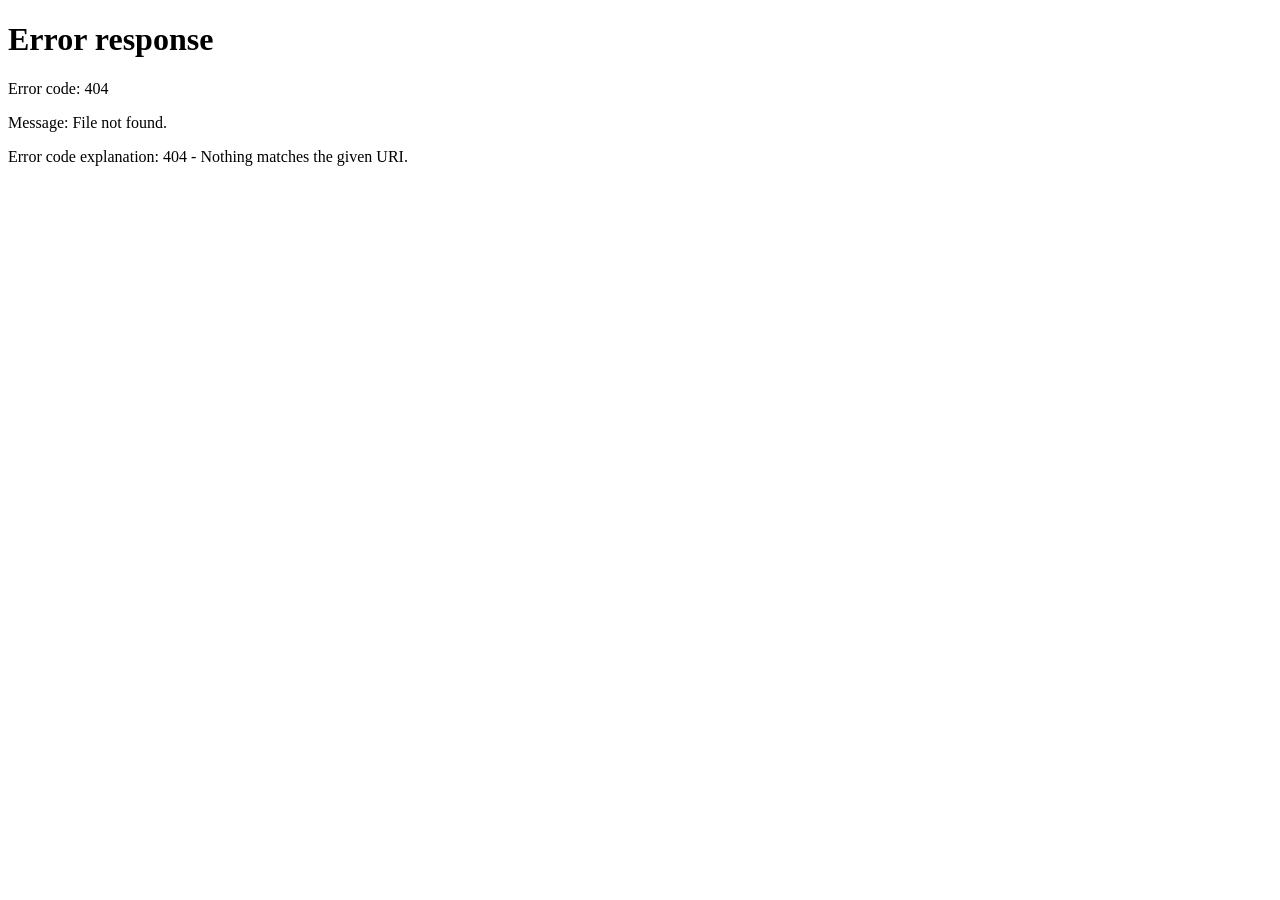
==== commit 258c696a: "feat: enhance UI with authentication, simulation views, and extended test coverage" ====
--- a/index.html
+++ b/index.html
@@ -4,384 +4,334 @@
     <meta charset="UTF-8">
     <meta name="viewport" content="width=device-width, initial-scale=1.0">
     <meta name="description" content="AI-Augmented Smart Traffic Signal Management System - Enterprise Operations Console featuring TraCI dynamic density optimization, emergency green-corridor priority routing, and Anthropic Claude Text-to-SQL AI Agent.">
-    <title>AURA-TRAFFIC AI // Intelligent Transportation Operations Center</title>
+    <title>INTELLIFLOW TOC // Intelligent Transportation Operations Center</title>
 
     <link rel="stylesheet" href="styles.css">
+    <!-- Immediate Authentication Guard -->
+    <script>
+        (function() {
+            const token = localStorage.getItem('traffic_admin_token') || sessionStorage.getItem('traffic_admin_token');
+            if (!token) {
+                window.location.replace('/login');
+            }
+        })();
+    </script>
 </head>
 <body>
 
-    <!-- Executive Operations Header -->
-    <header class="ops-header">
-        <div class="brand-section">
-            <div class="brand-badge">
-                <svg width="22" height="22" viewBox="0 0 24 24" fill="none" stroke="currentColor" stroke-width="2" stroke-linecap="round" stroke-linejoin="round">
-                    <rect x="6" y="2" width="12" height="20" rx="6" />
-                    <circle cx="12" cy="7" r="1.5" fill="currentColor"/>
-                    <circle cx="12" cy="12" r="1.5" fill="currentColor"/>
-                    <circle cx="12" cy="17" r="1.5" fill="currentColor"/>
-                </svg>
+    <div class="app-shell">
+
+        <!-- Enterprise Left Sidebar Navigation -->
+        <aside class="app-sidebar">
+            <div class="sidebar-top">
+                <!-- Brand Section -->
+                <div class="sidebar-brand">
+                    <div class="sidebar-brand-icon">
+                        <svg width="22" height="22" viewBox="0 0 24 24" fill="none" stroke="currentColor" stroke-width="2.5" stroke-linecap="round" stroke-linejoin="round">
+                            <rect x="6" y="2" width="12" height="20" rx="6"/>
+                            <circle cx="12" cy="7" r="1.5" fill="currentColor"/>
+                            <circle cx="12" cy="12" r="1.5" fill="currentColor"/>
+                            <circle cx="12" cy="17" r="1.5" fill="currentColor"/>
+                        </svg>
+                    </div>
+                    <div class="sidebar-brand-text">
+                        <h1>
+                            INTELLIFLOW
+                            <span class="version-pill">v2.4</span>
+                        </h1>
+                        <div class="brand-sub">Traffic Operations Center</div>
+                    </div>
+                </div>
+
+                <!-- Navigation Group -->
+                <div class="sidebar-nav-group">
+                    <div class="sidebar-section-title">Navigation</div>
+
+                    <a href="/" class="sidebar-nav-item active" title="Operations Overview Dashboard">
+                        <svg width="18" height="18" viewBox="0 0 24 24" fill="none" stroke="currentColor" stroke-width="2" stroke-linecap="round" stroke-linejoin="round">
+                            <rect x="3" y="3" width="7" height="9"/>
+                            <rect x="14" y="3" width="7" height="5"/>
+                            <rect x="14" y="12" width="7" height="9"/>
+                            <rect x="3" y="16" width="7" height="5"/>
+                        </svg>
+                        <span>Operations Overview</span>
+                        <span class="nav-badge-count">LIVE</span>
+                    </a>
+
+                    <a href="/simulation" class="sidebar-nav-item" title="Arterial Corridor Digital Twin Simulation & AI Copilot">
+                        <svg width="18" height="18" viewBox="0 0 24 24" fill="none" stroke="currentColor" stroke-width="2" stroke-linecap="round" stroke-linejoin="round">
+                            <polygon points="3 11 22 2 13 21 11 13 3 11"/>
+                        </svg>
+                        <span>Corridor Digital Twin</span>
+                        <span class="nav-badge-count" style="color:var(--accent-cyan); border-color:rgba(56,189,248,0.3); background:rgba(56,189,248,0.1)">SIM</span>
+                    </a>
+                </div>
             </div>
-            <div class="brand-text">
-                <h1>
-                    AURA-TRAFFIC <span class="version-pill">v2.4 TOC-ENTERPRISE</span>
-                </h1>
-                <div class="brand-sub">Autonomous Signal Optimization & Emergency Corridor Engine</div>
+
+            <!-- Sidebar User Profile & Session Logout -->
+            <div class="sidebar-footer">
+                <div class="sidebar-user-card" id="adminUserBadge">
+                    <div class="sidebar-user-info">
+                        <div class="sidebar-avatar">
+                            <svg width="14" height="14" viewBox="0 0 24 24" fill="none" stroke="currentColor" stroke-width="2.5">
+                                <path d="M20 21v-2a4 4 0 0 0-4-4H8a4 4 0 0 0-4 4v2"/>
+                                <circle cx="12" cy="7" r="4"/>
+                            </svg>
+                        </div>
+                        <div class="sidebar-user-details">
+                            <span class="sidebar-username" id="labelAdminUsername">ADMIN</span>
+                            <span class="sidebar-user-role">Level 4 Controller</span>
+                        </div>
+                    </div>
+                    <button id="btnLogout" class="btn-sidebar-logout" title="Revoke Admin Session & Logout">
+                        <svg width="16" height="16" viewBox="0 0 24 24" fill="none" stroke="currentColor" stroke-width="2" stroke-linecap="round" stroke-linejoin="round">
+                            <path d="M9 21H5a2 2 0 0 1-2-2V5a2 2 0 0 1 2-2h4"/>
+                            <polyline points="16 17 21 12 16 7"/>
+                            <line x1="21" y1="12" x2="9" y2="12"/>
+                        </svg>
+                    </button>
+                </div>
             </div>
+        </aside>
+
+        <!-- Main Wrapper -->
+        <div class="app-main-wrapper">
+
+            <!-- App Topbar (Breadcrumbs & Real-Time Telemetry Chips) -->
+            <header class="app-topbar">
+                <div class="topbar-breadcrumb">
+                    <span class="breadcrumb-root">Operations Console</span>
+                    <span class="breadcrumb-separator">/</span>
+                    <span class="breadcrumb-current">
+                        <svg width="14" height="14" viewBox="0 0 24 24" fill="none" stroke="currentColor" stroke-width="2">
+                            <rect x="3" y="3" width="7" height="9"/>
+                            <rect x="14" y="3" width="7" height="5"/>
+                            <rect x="14" y="12" width="7" height="9"/>
+                            <rect x="3" y="16" width="7" height="5"/>
+                        </svg>
+                        Operations Overview
+                    </span>
+                </div>
+
+                <div class="topbar-telemetry-strip">
+                    <div id="badgeSimState" class="status-chip active-green">
+                        <span class="pulse-indicator"></span>
+                        <span id="labelSimStep">SIM: ACTIVE (STEP 0)</span>
+                    </div>
+                    <div id="badgeDb" class="status-chip">
+                        <svg width="12" height="12" viewBox="0 0 24 24" fill="none" stroke="currentColor" stroke-width="2">
+                            <ellipse cx="12" cy="5" rx="9" ry="3"/>
+                            <path d="M21 12c0 1.66-4 3-9 3s-9-1.34-9-3"/>
+                            <path d="M3 5v14c0 1.66 4 3 9 3s9-1.34 9-3V5"/>
+                        </svg>
+                        <span id="labelDbEngine">DB: POSTGRESQL</span>
+                    </div>
+                    <div id="badgeAi" class="status-chip">
+                        <svg width="12" height="12" viewBox="0 0 24 24" fill="none" stroke="currentColor" stroke-width="2">
+                            <path d="M12 2a8 8 0 0 0-8 8c0 3.36 2.07 6.23 5 7.42V20a2 2 0 0 0 2 2h2a2 2 0 0 0 2-2v-2.58A8.005 8.005 0 0 0 20 10a8 8 0 0 0-8-8z"/>
+                            <circle cx="9" cy="10" r="1" fill="currentColor"/>
+                            <circle cx="15" cy="10" r="1" fill="currentColor"/>
+                        </svg>
+                        <span id="labelAiEngine">AI: CLAUDE 3.5</span>
+                    </div>
+                    <div id="badgeEmergency" class="status-chip active-emergency" style="display: none;">
+                        <span class="pulse-indicator"></span>
+                        <span id="labelEmergencyActive">CORRIDOR LOCK: ACTIVE</span>
+                    </div>
+                    <div class="status-chip" style="font-family:var(--font-mono); color:var(--text-muted);">
+                        <span id="clockUtc">--:--:-- UTC</span>
+                    </div>
+                </div>
+            </header>
+
+            <!-- Scrollable Content Area -->
+            <main class="app-content-scroll">
+
+                <!-- Enterprise KPI Ribbon -->
+                <section class="kpi-row">
+                    <div class="kpi-card">
+                        <div class="kpi-top">
+                            <span class="kpi-title">Network Throughput</span>
+                            <div class="kpi-icon">
+                                <svg width="16" height="16" viewBox="0 0 24 24" fill="none" stroke="currentColor" stroke-width="2">
+                                    <polyline points="23 6 13.5 15.5 8.5 10.5 1 18"/>
+                                    <polyline points="17 6 23 6 23 12"/>
+                                </svg>
+                            </div>
+                        </div>
+                        <div class="kpi-main">
+                            <span id="kpiThroughput" class="kpi-figure">4,180</span>
+                            <span class="kpi-metric-unit">veh/hr</span>
+                        </div>
+                        <div class="kpi-footer">
+                            <span class="kpi-trend-good">↑ +24.6% vs Fixed Cycle</span>
+                            <span class="kpi-subtext">Peak Capacity</span>
+                        </div>
+                    </div>
+
+                    <div class="kpi-card">
+                        <div class="kpi-top">
+                            <span class="kpi-title">Average Wait Delay</span>
+                            <div class="kpi-icon">
+                                <svg width="16" height="16" viewBox="0 0 24 24" fill="none" stroke="currentColor" stroke-width="2">
+                                    <circle cx="12" cy="12" r="10"/>
+                                    <polyline points="12 6 12 12 16 14"/>
+                                </svg>
+                            </div>
+                        </div>
+                        <div class="kpi-main">
+                            <span id="kpiWaitTime" class="kpi-figure">14.2</span>
+                            <span class="kpi-metric-unit">seconds</span>
+                        </div>
+                        <div class="kpi-footer">
+                            <span class="kpi-trend-good">↓ -34.8% Delay Reduction</span>
+                            <span class="kpi-subtext">Webster Optimized</span>
+                        </div>
+                    </div>
+
+                    <div class="kpi-card">
+                        <div class="kpi-top">
+                            <span class="kpi-title">Queue Volume</span>
+                            <div class="kpi-icon">
+                                <svg width="16" height="16" viewBox="0 0 24 24" fill="none" stroke="currentColor" stroke-width="2">
+                                    <rect x="1" y="3" width="15" height="13"/>
+                                    <polygon points="16 8 20 8 23 11 23 16 16 16 16 8"/>
+                                    <circle cx="5.5" cy="18.5" r="2.5"/>
+                                    <circle cx="18.5" cy="18.5" r="2.5"/>
+                                </svg>
+                            </div>
+                        </div>
+                        <div class="kpi-main">
+                            <span id="kpiQueue" class="kpi-figure">16</span>
+                            <span class="kpi-metric-unit">vehicles queued</span>
+                        </div>
+                        <div class="kpi-footer">
+                            <span class="kpi-subtext" style="color:var(--text-secondary)">Balanced Density</span>
+                            <span class="kpi-subtext">4 Managed Nodes</span>
+                        </div>
+                    </div>
+
+                    <div class="kpi-card">
+                        <div class="kpi-top">
+                            <span class="kpi-title">Corridor Velocity & CO₂</span>
+                            <div class="kpi-icon">
+                                <svg width="16" height="16" viewBox="0 0 24 24" fill="none" stroke="currentColor" stroke-width="2">
+                                    <polygon points="13 2 3 14 12 14 11 22 21 10 12 10 13 2"/>
+                                </svg>
+                            </div>
+                        </div>
+                        <div class="kpi-main">
+                            <span id="kpiAvgSpeed" class="kpi-figure">42.4</span>
+                            <span class="kpi-metric-unit">km/h avg</span>
+                        </div>
+                        <div class="kpi-footer">
+                            <span class="kpi-trend-good">🍃 -18.4% Idling Emissions</span>
+                            <span class="kpi-subtext">TraCI Stream</span>
+                        </div>
+                    </div>
+                </section>
+
+                <!-- Digital Twin Simulation Quick-Launch Hero Banner -->
+                <section class="simulation-hero-card">
+                    <div class="simulation-hero-info">
+                        <div class="simulation-hero-icon">
+                            <svg width="26" height="26" viewBox="0 0 24 24" fill="none" stroke="currentColor" stroke-width="2">
+                                <polygon points="3 11 22 2 13 21 11 13 3 11"/>
+                            </svg>
+                        </div>
+                        <div class="simulation-hero-text">
+                            <h2>
+                                Arterial Corridor Digital Twin Simulator & AI Copilot
+                                <span class="version-pill" style="border-color:rgba(16,185,129,0.4); color:var(--signal-green); background:rgba(16,185,129,0.1)">ONLINE & SYNCHRONIZED</span>
+                            </h2>
+                            <p>
+                                High-definition 2D arterial corridor simulator with dynamic Webster queue-density signal adaptation, emergency vehicle priority wave controls, and Claude 3.5 Text-to-SQL copilot.
+                            </p>
+                        </div>
+                    </div>
+                    <a href="/simulation" class="btn-launch-sim" id="btnLaunchSim">
+                        <span>Launch Corridor Simulation & AI Copilot</span>
+                        <svg width="15" height="15" viewBox="0 0 24 24" fill="none" stroke="currentColor" stroke-width="2.5">
+                            <line x1="5" y1="12" x2="19" y2="12"/>
+                            <polyline points="12 5 19 12 12 19"/>
+                        </svg>
+                    </a>
+                </section>
+
+                <!-- Real-Time Telemetry Stream & Performance Logs Table -->
+                <section class="panel">
+                    <div class="panel-header">
+                        <div class="panel-title">
+                            <svg width="16" height="16" viewBox="0 0 24 24" fill="none" stroke="currentColor" stroke-width="2">
+                                <polyline points="22 12 18 12 15 21 9 3 6 12 2 12"/>
+                            </svg>
+                            Recent Historical Telemetry Stream (PostgreSQL / SQLite Storage)
+                        </div>
+                        <div class="panel-actions">
+                            <span style="font-family:var(--font-mono); font-size:0.75rem; color:var(--accent-cyan);">
+                                Auto-Polling: 2,000ms
+                            </span>
+                        </div>
+                    </div>
+                    <div class="metrics-preview-table-wrapper" id="dashboardMetricsContainer">
+                        <table class="enterprise-table" id="dashboardMetricsTable">
+                            <thead>
+                                <tr>
+                                    <th>Time</th>
+                                    <th>Intersection</th>
+                                    <th>Vehicle Count</th>
+                                    <th>Avg Speed</th>
+                                    <th>Queue Length</th>
+                                    <th>Wait Delay</th>
+                                    <th>Congestion Level</th>
+                                </tr>
+                            </thead>
+                            <tbody id="dashboardMetricsBody">
+                                <tr><td colspan="7" style="text-align:center; padding:1.5rem; color:var(--text-muted);">Synchronizing telemetry stream...</td></tr>
+                            </tbody>
+                        </table>
+                    </div>
+                </section>
+
+                <!-- Managed Intersections Matrix (Full Width) -->
+                <section class="panel" style="background:transparent; border:none; box-shadow:none;">
+                    <div style="display:flex; justify-content:space-between; align-items:center; margin-bottom:0.75rem; flex-wrap:wrap; gap:0.5rem;">
+                        <div class="panel-title" style="font-size:0.92rem; text-transform:uppercase; letter-spacing:0.04em;">
+                            <svg width="16" height="16" viewBox="0 0 24 24" fill="none" stroke="currentColor" stroke-width="2">
+                                <circle cx="12" cy="12" r="2"/>
+                                <path d="M16.24 7.76a6 6 0 0 1 0 8.49m-8.48-.01a6 6 0 0 1 0-8.49m11.31-2.82a10 10 0 0 1 0 14.14m-14.14 0a10 10 0 0 1 0-14.14"/>
+                            </svg>
+                            Managed Node Telemetry & Dynamic Phase Matrix
+                        </div>
+                        <div style="font-size:0.75rem; color:var(--text-muted); display:flex; align-items:center; gap:0.5rem;">
+                            <span class="version-pill" style="border-color:rgba(56,189,248,0.4); color:var(--accent-cyan); background:rgba(56,189,248,0.1); font-size:0.68rem; padding:0.15rem 0.5rem;">
+                                💡 Click node to launch SUMO simulation
+                            </span>
+                            <span>Sampling: 1,000ms • Dynamic Webster Active</span>
+                        </div>
+                    </div>
+
+                    <div id="nodesGrid" class="nodes-grid">
+                        <!-- Dynamically injected via app.js -->
+                    </div>
+                </section>
+
+            </main>
+
+            <!-- Operational Event Audit Stream -->
+            <footer class="audit-bar">
+                <div class="audit-stream">
+                    <span class="audit-time" id="clockUtc">--:--:-- UTC</span>
+                    <span>•</span>
+                    <span id="auditTicker">SYS: TraCI stream synchronized with PostgreSQL database. No packet loss.</span>
+                </div>
+                <div style="font-size:0.72rem; color:var(--text-muted);">
+                    INTELLIFLOW TOC // Autonomous Urban Mobility Optimization Engine
+                </div>
+            </footer>
+
         </div>
-
-        <div class="header-status-strip">
-            <div id="badgeSimState" class="status-chip active-green">
-                <span class="pulse-indicator"></span>
-                <span id="labelSimStep">SIM: ACTIVE (STEP 0)</span>
-            </div>
-            <div id="badgeDb" class="status-chip">
-                <svg width="12" height="12" viewBox="0 0 24 24" fill="none" stroke="currentColor" stroke-width="2">
-                    <ellipse cx="12" cy="5" rx="9" ry="3"/>
-                    <path d="M21 12c0 1.66-4 3-9 3s-9-1.34-9-3"/>
-                    <path d="M3 5v14c0 1.66 4 3 9 3s9-1.34 9-3V5"/>
-                </svg>
-                <span id="labelDbEngine">DB: POSTGRESQL</span>
-            </div>
-            <div id="badgeAi" class="status-chip">
-                <svg width="12" height="12" viewBox="0 0 24 24" fill="none" stroke="currentColor" stroke-width="2">
-                    <path d="M12 2a8 8 0 0 0-8 8c0 3.36 2.07 6.23 5 7.42V20a2 2 0 0 0 2 2h2a2 2 0 0 0 2-2v-2.58A8.005 8.005 0 0 0 20 10a8 8 0 0 0-8-8z"/>
-                    <circle cx="9" cy="10" r="1" fill="currentColor"/>
-                    <circle cx="15" cy="10" r="1" fill="currentColor"/>
-                </svg>
-                <span id="labelAiEngine">AI: CLAUDE 3.5</span>
-            </div>
-            <div id="badgeEmergency" class="status-chip active-emergency" style="display: none;">
-                <span class="pulse-indicator"></span>
-                <span id="labelEmergencyActive">CORRIDOR LOCK: ACTIVE</span>
-            </div>
-        </div>
-
-        <div class="header-actions">
-            <button id="btnAmbulance" class="btn btn-emergency" title="Trigger Preemptive Green Corridor Wave">
-                <svg width="14" height="14" viewBox="0 0 24 24" fill="none" stroke="currentColor" stroke-width="2.5">
-                    <path d="M19 17h2c.6 0 1-.4 1-1v-3c0-.9-.7-1.7-1.5-1.9C18.7 10.6 16 10 16 10s-1.3-1.4-2.2-2.3c-.5-.4-1.1-.7-1.8-.7H5c-.6 0-1 .4-1 1v9c0 .6.4 1 1 1h2"/>
-                    <circle cx="7" cy="17" r="2"/>
-                    <path d="M9 17h6"/>
-                    <circle cx="17" cy="17" r="2"/>
-                </svg>
-                Ambulance Priority
-            </button>
-            <button id="btnFireRescue" class="btn btn-emergency" style="background: linear-gradient(135deg,#ea580c,#c2410c); border-color:#f97316;">
-                <svg width="14" height="14" viewBox="0 0 24 24" fill="none" stroke="currentColor" stroke-width="2.5">
-                    <path d="M8.5 14.5A2.5 2.5 0 0 0 11 12c0-1.38-.5-2-1-3-1.072-2.143-.224-4.054 2-6 .5 2.5 2 4.9 4 6.5 2 1.6 3 3.5 3 5.5a7 7 0 1 1-14 0c0-1.153.433-2.294 1-3a2.5 2.5 0 0 0 2.5 2.5z"/>
-                </svg>
-                Fire Rescue
-            </button>
-            <button id="btnToggleSim" class="btn btn-secondary">
-                <svg id="iconSimPlay" width="14" height="14" viewBox="0 0 24 24" fill="currentColor">
-                    <rect x="6" y="4" width="4" height="16"/>
-                    <rect x="14" y="4" width="4" height="16"/>
-                </svg>
-                <span id="labelSimBtn">Pause</span>
-            </button>
-        </div>
-    </header>
-
-    <!-- Main Viewport -->
-    <main class="dashboard-viewport">
-
-        <!-- Enterprise KPI Ribbon -->
-        <section class="kpi-row">
-            <div class="kpi-card">
-                <div class="kpi-top">
-                    <span class="kpi-title">Network Throughput</span>
-                    <div class="kpi-icon">
-                        <svg width="16" height="16" viewBox="0 0 24 24" fill="none" stroke="currentColor" stroke-width="2">
-                            <polyline points="23 6 13.5 15.5 8.5 10.5 1 18"/>
-                            <polyline points="17 6 23 6 23 12"/>
-                        </svg>
-                    </div>
-                </div>
-                <div class="kpi-main">
-                    <span id="kpiThroughput" class="kpi-figure">4,180</span>
-                    <span class="kpi-metric-unit">veh/hr</span>
-                </div>
-                <div class="kpi-footer">
-                    <span class="kpi-trend-good">↑ +24.6% vs Fixed Cycle</span>
-                    <span class="kpi-subtext">Peak Capacity</span>
-                </div>
-            </div>
-
-            <div class="kpi-card">
-                <div class="kpi-top">
-                    <span class="kpi-title">Average Wait Delay</span>
-                    <div class="kpi-icon">
-                        <svg width="16" height="16" viewBox="0 0 24 24" fill="none" stroke="currentColor" stroke-width="2">
-                            <circle cx="12" cy="12" r="10"/>
-                            <polyline points="12 6 12 12 16 14"/>
-                        </svg>
-                    </div>
-                </div>
-                <div class="kpi-main">
-                    <span id="kpiWaitTime" class="kpi-figure">14.2</span>
-                    <span class="kpi-metric-unit">seconds</span>
-                </div>
-                <div class="kpi-footer">
-                    <span class="kpi-trend-good">↓ -34.8% Delay Reduction</span>
-                    <span class="kpi-subtext">Webster Optimized</span>
-                </div>
-            </div>
-
-            <div class="kpi-card">
-                <div class="kpi-top">
-                    <span class="kpi-title">Queue Volume</span>
-                    <div class="kpi-icon">
-                        <svg width="16" height="16" viewBox="0 0 24 24" fill="none" stroke="currentColor" stroke-width="2">
-                            <rect x="1" y="3" width="15" height="13"/>
-                            <polygon points="16 8 20 8 23 11 23 16 16 16 16 8"/>
-                            <circle cx="5.5" cy="18.5" r="2.5"/>
-                            <circle cx="18.5" cy="18.5" r="2.5"/>
-                        </svg>
-                    </div>
-                </div>
-                <div class="kpi-main">
-                    <span id="kpiQueue" class="kpi-figure">16</span>
-                    <span class="kpi-metric-unit">vehicles queued</span>
-                </div>
-                <div class="kpi-footer">
-                    <span class="kpi-subtext" style="color:var(--text-secondary)">Balanced Density</span>
-                    <span class="kpi-subtext">4 Managed Nodes</span>
-                </div>
-            </div>
-
-            <div class="kpi-card">
-                <div class="kpi-top">
-                    <span class="kpi-title">Corridor Velocity & CO₂</span>
-                    <div class="kpi-icon">
-                        <svg width="16" height="16" viewBox="0 0 24 24" fill="none" stroke="currentColor" stroke-width="2">
-                            <polygon points="13 2 3 14 12 14 11 22 21 10 12 10 13 2"/>
-                        </svg>
-                    </div>
-                </div>
-                <div class="kpi-main">
-                    <span id="kpiAvgSpeed" class="kpi-figure">42.4</span>
-                    <span class="kpi-metric-unit">km/h avg</span>
-                </div>
-                <div class="kpi-footer">
-                    <span class="kpi-trend-good">🍃 -18.4% Idling Emissions</span>
-                    <span class="kpi-subtext">TraCI Stream</span>
-                </div>
-            </div>
-        </section>
-
-        <!-- Operations Workstation: Visualizer + AI Terminal -->
-        <div class="ops-desk-grid">
-
-            <!-- Visualizer Panel -->
-            <section class="panel">
-                <div class="panel-header">
-                    <div class="panel-title">
-                        <svg width="16" height="16" viewBox="0 0 24 24" fill="none" stroke="currentColor" stroke-width="2">
-                            <polygon points="3 11 22 2 13 21 11 13 3 11"/>
-                        </svg>
-                        Arterial Corridor Digital Twin (Main St: Node2 → Node5)
-                    </div>
-                    <div class="panel-actions">
-                        <span style="font-family:var(--font-mono); font-size:0.72rem; color:var(--accent-cyan);">
-                            TraCI Optimization: Active
-                        </span>
-                    </div>
-                </div>
-
-                <div class="canvas-wrapper">
-                    <div class="canvas-floating-controls">
-                        <button id="btnResetView" class="btn btn-secondary btn-sm" title="Reset Viewport">
-                            <svg width="12" height="12" viewBox="0 0 24 24" fill="none" stroke="currentColor" stroke-width="2">
-                                <path d="M3 12a9 9 0 1 0 9-9 9.75 9.75 0 0 0-6.74 2.74L3 8"/>
-                                <path d="M3 3v5h5"/>
-                            </svg>
-                            Reset
-                        </button>
-                    </div>
-                    <canvas id="trafficCanvas"></canvas>
-                </div>
-
-                <div class="canvas-legend-strip">
-                    <div class="legend-group">
-                        <div class="legend-item">
-                            <span class="legend-bullet" style="background:var(--signal-green);"></span>
-                            <span>Green Phase</span>
-                        </div>
-                        <div class="legend-item">
-                            <span class="legend-bullet" style="background:var(--signal-amber);"></span>
-                            <span>Clearance</span>
-                        </div>
-                        <div class="legend-item">
-                            <span class="legend-bullet" style="background:var(--signal-red);"></span>
-                            <span>Red Hold</span>
-                        </div>
-                        <div class="legend-item">
-                            <span class="legend-bullet" style="background:var(--accent-cyan);"></span>
-                            <span>Autonomous Flow</span>
-                        </div>
-                        <div class="legend-item">
-                            <span class="legend-bullet" style="background:var(--emergency-siren); box-shadow:0 0 6px var(--emergency-siren);"></span>
-                            <span>Priority Siren</span>
-                        </div>
-                    </div>
-                    <div>
-                        <span>Click intersection node to inspect</span>
-                    </div>
-                </div>
-            </section>
-
-            <!-- AI Copilot & SQL Terminal Panel -->
-            <section class="panel">
-                <div class="panel-header">
-                    <div class="panel-title">
-                        <svg width="16" height="16" viewBox="0 0 24 24" fill="none" stroke="currentColor" stroke-width="2">
-                            <path d="M21 15a2 2 0 0 1-2 2H7l-4 4V5a2 2 0 0 1 2-2h14a2 2 0 0 1 2 2z"/>
-                        </svg>
-                        AI Traffic Copilot & Text-to-SQL Terminal
-                    </div>
-                    <div class="panel-actions">
-                        <span class="version-pill" style="border-color:rgba(16,185,129,0.4); color:var(--signal-green); background:rgba(16,185,129,0.1)">
-                            AST SAFETY SHIELD: ACTIVE
-                        </span>
-                    </div>
-                </div>
-
-                <div class="terminal-controls">
-                    <div class="prompt-chips-label">Operational Query Presets</div>
-                    <div class="chips-container">
-                        <button class="chip-btn" data-query="Which intersection experienced the highest congestion?">
-                            <span>🔥</span> Highest Congestion
-                        </button>
-                        <button class="chip-btn" data-query="Show active emergency vehicle corridor activations">
-                            <span>🚑</span> Emergency Corridors
-                        </button>
-                        <button class="chip-btn" data-query="Show average waiting times by intersection">
-                            <span>⏱️</span> Delay Breakdown
-                        </button>
-                        <button class="chip-btn" data-query="Show throughput and vehicle volume ranking">
-                            <span>📈</span> Traffic Volume
-                        </button>
-                        <button class="chip-btn chip-threat" data-query="SELECT * FROM intersections; DROP TABLE traffic_metrics;">
-                            <span>🛡️</span> Security Test (DROP Attack)
-                        </button>
-                    </div>
-
-                    <div class="terminal-input-bar">
-                        <input
-                            type="text"
-                            id="terminalInput"
-                            class="terminal-input"
-                            placeholder="Ask analytical question (e.g. 'Show average queue length and speed by node')..."
-                            value="Which intersection experienced the highest congestion?"
-                        >
-                        <button id="btnSendQuery" class="btn btn-primary">
-                            <span>Execute</span>
-                            <svg width="12" height="12" viewBox="0 0 24 24" fill="none" stroke="currentColor" stroke-width="2.5">
-                                <line x1="22" y1="2" x2="11" y2="13"/>
-                                <polygon points="22 2 15 22 11 13 2 9 22 2"/>
-                            </svg>
-                        </button>
-                    </div>
-                </div>
-
-                <!-- Tabbed Output Interface -->
-                <div class="terminal-tabs">
-                    <button id="tabBtnInsight" class="terminal-tab-btn active" data-tab="tabInsight">
-                        <svg width="13" height="13" viewBox="0 0 24 24" fill="none" stroke="currentColor" stroke-width="2">
-                            <circle cx="12" cy="12" r="10"/>
-                            <line x1="12" y1="16" x2="12" y2="12"/>
-                            <line x1="12" y1="8" x2="12.01" y2="8"/>
-                        </svg>
-                        AI Analysis
-                    </button>
-                    <button id="tabBtnData" class="terminal-tab-btn" data-tab="tabData">
-                        <svg width="13" height="13" viewBox="0 0 24 24" fill="none" stroke="currentColor" stroke-width="2">
-                            <rect x="3" y="3" width="18" height="18" rx="2" ry="2"/>
-                            <line x1="3" y1="9" x2="21" y2="9"/>
-                            <line x1="3" y1="15" x2="21" y2="15"/>
-                            <line x1="9" y1="3" x2="9" y2="21"/>
-                            <line x1="15" y1="3" x2="15" y2="21"/>
-                        </svg>
-                        Data Table (<span id="countTableRows">0</span>)
-                    </button>
-                    <button id="tabBtnSql" class="terminal-tab-btn" data-tab="tabSql">
-                        <svg width="13" height="13" viewBox="0 0 24 24" fill="none" stroke="currentColor" stroke-width="2">
-                            <polyline points="16 18 22 12 16 6"/>
-                            <polyline points="8 6 2 12 8 18"/>
-                        </svg>
-                        Generated SQL
-                    </button>
-                </div>
-
-                <div id="terminalDisplayArea" class="terminal-display-area">
-                    <!-- Tab 1: AI Insight -->
-                    <div id="tabInsight" class="tab-pane">
-                        <div class="safety-status-bar">
-                            <span id="safetyStatusPill" class="safety-pill verified">🛡️ READ-ONLY VERIFIED (AST)</span>
-                            <span id="perfLatency" style="font-family:var(--font-mono); color:var(--text-muted); font-size:0.72rem;">0.0ms</span>
-                        </div>
-                        <div id="aiNarrativeText" class="ai-narrative-box" style="margin-top:0.75rem;">
-                            Ready. Enter a question or select an operational preset above to query real-time traffic telemetry.
-                        </div>
-                    </div>
-
-                    <!-- Tab 2: Table View -->
-                    <div id="tabData" class="tab-pane" style="display:none;">
-                        <div style="display:flex; justify-content:flex-end; margin-bottom:0.5rem;">
-                            <button id="btnExportCsv" class="btn btn-secondary btn-sm">Export CSV</button>
-                        </div>
-                        <div id="tableContainer" class="data-table-container">
-                            <table class="enterprise-table">
-                                <thead><tr><th>Select query to preview data</th></tr></thead>
-                                <tbody></tbody>
-                            </table>
-                        </div>
-                    </div>
-
-                    <!-- Tab 3: SQL View -->
-                    <div id="tabSql" class="tab-pane" style="display:none;">
-                        <div class="sql-view-wrapper">
-                            <button id="btnCopySql" class="copy-sql-btn">Copy SQL</button>
-                            <code id="sqlCodeBlock">-- No query executed yet</code>
-                        </div>
-                    </div>
-                </div>
-            </section>
-        </div>
-
-        <!-- Managed Intersections Matrix -->
-        <section class="panel" style="background:transparent; border:none; box-shadow:none;">
-            <div style="display:flex; justify-content:space-between; align-items:center; margin-bottom:0.75rem;">
-                <div class="panel-title" style="font-size:0.88rem; text-transform:uppercase; letter-spacing:0.04em;">
-                    <svg width="15" height="15" viewBox="0 0 24 24" fill="none" stroke="currentColor" stroke-width="2">
-                        <circle cx="12" cy="12" r="2"/>
-                        <path d="M16.24 7.76a6 6 0 0 1 0 8.49m-8.48-.01a6 6 0 0 1 0-8.49m11.31-2.82a10 10 0 0 1 0 14.14m-14.14 0a10 10 0 0 1 0-14.14"/>
-                    </svg>
-                    Managed Node Telemetry & Dynamic Phase Matrix
-                </div>
-                <div style="font-size:0.72rem; color:var(--text-muted);">
-                    Sampling frequency: 1,000ms • Dynamic Webster Extension Active
-                </div>
-            </div>
-
-            <div id="nodesGrid" class="nodes-grid">
-                <!-- Dynamically injected via app.js -->
-            </div>
-        </section>
-
-    </main>
-
-    <!-- Operational Event Audit Stream -->
-    <footer class="audit-bar">
-        <div class="audit-stream">
-            <span class="audit-time" id="clockUtc">--:--:-- UTC</span>
-            <span>•</span>
-            <span id="auditTicker">SYS: TraCI stream synchronized with PostgreSQL database. No packet loss.</span>
-        </div>
-        <div style="font-size:0.72rem; color:var(--text-muted);">
-            AURA-TRAFFIC AI // Autonomous Urban Mobility Optimization Engine
-        </div>
-    </footer>
+    </div>
 
     <script src="app.js"></script>
 </body>
--- a/styles.css
+++ b/styles.css
@@ -1,40 +1,43 @@
 /* ===================================================================
-   AURA-TRAFFIC AI // Professional Enterprise Design System
-   Intelligent Transportation Operations Center (TOC) UI
+   INTELLIFLOW TOC // Enterprise Operations Center Design System
+   Architecture: Left Sidebar Navigation + Obsidian & Steel Theme
    =================================================================== */
 
-@import url('https://fonts.googleapis.com/css2?family=Inter:wght@300;400;500;600;700&family=JetBrains+Mono:wght@400;500;600&display=swap');
+@import url('https://fonts.googleapis.com/css2?family=Inter:wght@300;400;500;600;700;800&family=JetBrains+Mono:wght@400;500;600&display=swap');
 
 :root {
-  /* Core Palette */
-  --bg-app: #090d16;
-  --bg-surface: #0f172a;
-  --bg-surface-elevated: #1e293b;
-  --bg-card: rgba(15, 23, 42, 0.85);
-  --bg-glass: rgba(30, 41, 59, 0.5);
-
-  --border-subtle: #1e293b;
-  --border-medium: #334155;
+  /* Core Obsidian & Steel Palette */
+  --bg-app: #080c14;
+  --bg-sidebar: #0d131f;
+  --bg-topbar: rgba(13, 19, 31, 0.88);
+  --bg-surface: #111827;
+  --bg-surface-elevated: #162032;
+  --bg-card: rgba(17, 24, 39, 0.85);
+  --bg-card-hover: rgba(26, 36, 56, 0.85);
+
+  /* Hairline Borders */
+  --border-subtle: rgba(255, 255, 255, 0.07);
+  --border-medium: rgba(255, 255, 255, 0.12);
   --border-focus: #38bdf8;
-  --border-active-glow: rgba(56, 189, 248, 0.35);
+  --border-active-glow: rgba(56, 189, 248, 0.25);
 
   /* Typography */
   --text-primary: #f8fafc;
   --text-secondary: #94a3b8;
   --text-muted: #64748b;
-  --text-inverse: #090d16;
-
-  /* Status Colors */
+  --text-inverse: #080c14;
+
+  /* Traffic Signal & Emergency Palette */
   --accent-primary: #0284c7;
-  --accent-cyan: #06b6d4;
+  --accent-cyan: #38bdf8;
   --signal-green: #10b981;
-  --signal-green-glow: rgba(16, 185, 129, 0.4);
+  --signal-green-glow: rgba(16, 185, 129, 0.35);
   --signal-amber: #f59e0b;
-  --signal-amber-glow: rgba(245, 158, 11, 0.4);
+  --signal-amber-glow: rgba(245, 158, 11, 0.35);
   --signal-red: #ef4444;
-  --signal-red-glow: rgba(239, 68, 68, 0.45);
+  --signal-red-glow: rgba(239, 68, 68, 0.35);
   --emergency-siren: #f43f5e;
-  --emergency-glow: rgba(244, 63, 94, 0.5);
+  --emergency-glow: rgba(244, 63, 94, 0.4);
 
   --font-sans: 'Inter', -apple-system, BlinkMacSystemFont, 'Segoe UI', Roboto, sans-serif;
   --font-mono: 'JetBrains Mono', monospace;
@@ -54,154 +57,619 @@
   box-sizing: border-box;
 }
 
-body {
+html, body {
+  height: 100%;
+  width: 100%;
   font-family: var(--font-sans);
   background-color: var(--bg-app);
-  background-image: 
-    radial-gradient(at 0% 0%, rgba(2, 132, 199, 0.12) 0px, transparent 50%),
-    radial-gradient(at 100% 100%, rgba(16, 185, 129, 0.08) 0px, transparent 50%);
-  color: var(--text-primary);
-  min-height: 100vh;
-  display: flex;
-  flex-direction: column;
+  color: var(--text-primary);
   -webkit-font-smoothing: antialiased;
-  overflow-x: hidden;
-}
-
-/* Custom Scrollbar */
+  overflow: hidden;
+}
+
+/* Custom Scrollbars */
 ::-webkit-scrollbar {
-  width: 6px;
-  height: 6px;
+  width: 8px;
+  height: 8px;
 }
 ::-webkit-scrollbar-track {
-  background: rgba(15, 23, 42, 0.6);
+  background: rgba(13, 19, 31, 0.85);
 }
 ::-webkit-scrollbar-thumb {
   background: #334155;
-  border-radius: 3px;
+  border-radius: 4px;
+  border: 1px solid rgba(255, 255, 255, 0.06);
 }
 ::-webkit-scrollbar-thumb:hover {
-  background: #475569;
-}
-
-/* Top Operations Header */
-.ops-header {
-  background: rgba(11, 15, 25, 0.92);
-  backdrop-filter: blur(20px);
-  border-bottom: 1px solid var(--border-medium);
-  padding: 0.65rem 1.75rem;
-  display: flex;
-  justify-content: space-between;
-  align-items: center;
-  position: sticky;
-  top: 0;
-  z-index: 1000;
-}
-
-.brand-section {
-  display: flex;
-  align-items: center;
-  gap: 1rem;
-}
-
-.brand-badge {
-  display: flex;
-  align-items: center;
-  justify-content: center;
+  background: #38bdf8;
+  box-shadow: 0 0 10px rgba(56, 189, 248, 0.4);
+}
+
+/* ===================================================================
+   Enterprise App Shell Layout
+   =================================================================== */
+.app-shell {
+  display: flex;
+  height: 100vh;
+  width: 100vw;
+  overflow: hidden;
+  background: var(--bg-app);
+}
+
+/* -------------------------------------------------------------------
+   Left Sidebar Navigation
+   ------------------------------------------------------------------- */
+.app-sidebar {
+  width: 256px;
+  min-width: 256px;
+  background: var(--bg-sidebar);
+  border-right: 1px solid var(--border-subtle);
+  display: flex;
+  flex-direction: column;
+  justify-content: space-between;
+  z-index: 100;
+  user-select: none;
+}
+
+.sidebar-top {
+  display: flex;
+  flex-direction: column;
+  overflow-y: auto;
+}
+
+/* Brand Section */
+.sidebar-brand {
+  padding: 1.25rem 1.25rem 1rem 1.25rem;
+  border-bottom: 1px solid var(--border-subtle);
+  display: flex;
+  align-items: center;
+  gap: 0.85rem;
+}
+
+.sidebar-brand-icon {
   width: 38px;
   height: 38px;
   background: linear-gradient(135deg, #0284c7, #06b6d4);
   border-radius: var(--radius-sm);
-  color: white;
-  box-shadow: 0 0 16px rgba(6, 182, 212, 0.35);
-}
-
-.brand-text h1 {
-  font-size: 1.05rem;
+  display: flex;
+  align-items: center;
+  justify-content: center;
+  color: #ffffff;
+  box-shadow: 0 4px 12px rgba(2, 132, 199, 0.35);
+  flex-shrink: 0;
+}
+
+.sidebar-brand-text h1 {
+  font-size: 0.98rem;
   font-weight: 700;
-  letter-spacing: -0.01em;
   color: #ffffff;
-  display: flex;
-  align-items: center;
-  gap: 0.5rem;
+  margin: 0;
+  letter-spacing: 0.5px;
+  display: flex;
+  align-items: center;
+  gap: 0.4rem;
+}
+
+.sidebar-brand-text .brand-sub {
+  font-size: 0.7rem;
+  color: var(--text-muted);
+  text-transform: uppercase;
+  letter-spacing: 0.6px;
+  margin-top: 2px;
 }
 
 .version-pill {
+  font-size: 0.62rem;
+  font-weight: 700;
+  font-family: var(--font-mono);
+  padding: 0.12rem 0.4rem;
+  background: rgba(56, 189, 248, 0.15);
+  color: var(--accent-cyan);
+  border: 1px solid rgba(56, 189, 248, 0.3);
+  border-radius: 999px;
+  letter-spacing: 0.05em;
+}
+
+/* Navigation Section */
+.sidebar-nav-group {
+  padding: 1rem 0.85rem 0.5rem 0.85rem;
+}
+
+.sidebar-section-title {
+  font-size: 0.68rem;
+  font-weight: 700;
+  color: var(--text-muted);
+  text-transform: uppercase;
+  letter-spacing: 0.08em;
+  padding: 0 0.65rem 0.5rem 0.65rem;
+}
+
+.sidebar-nav-item {
+  display: flex;
+  align-items: center;
+  gap: 0.75rem;
+  padding: 0.62rem 0.75rem;
+  border-radius: var(--radius-sm);
+  color: var(--text-secondary);
+  font-size: 0.82rem;
+  font-weight: 500;
+  text-decoration: none;
+  transition: all var(--transition-fast);
+  margin-bottom: 0.25rem;
+  position: relative;
+}
+
+.sidebar-nav-item svg {
+  color: var(--text-muted);
+  transition: color var(--transition-fast);
+  flex-shrink: 0;
+}
+
+.sidebar-nav-item:hover {
+  color: var(--text-primary);
+  background: rgba(255, 255, 255, 0.04);
+}
+
+.sidebar-nav-item:hover svg {
+  color: var(--text-primary);
+}
+
+.sidebar-nav-item.active {
+  color: #38bdf8;
+  background: rgba(56, 189, 248, 0.1);
+  font-weight: 600;
+}
+
+.sidebar-nav-item.active svg {
+  color: #38bdf8;
+}
+
+.sidebar-nav-item.active::before {
+  content: '';
+  position: absolute;
+  left: 0;
+  top: 6px;
+  bottom: 6px;
+  width: 3px;
+  background: #38bdf8;
+  border-radius: 0 3px 3px 0;
+  box-shadow: 0 0 8px #38bdf8;
+}
+
+.nav-badge-count {
+  margin-left: auto;
   font-size: 0.65rem;
-  font-weight: 600;
   font-family: var(--font-mono);
   padding: 0.15rem 0.45rem;
-  background: rgba(6, 182, 212, 0.15);
-  color: var(--accent-cyan);
-  border: 1px solid rgba(6, 182, 212, 0.3);
   border-radius: 999px;
-  letter-spacing: 0.05em;
-}
-
-.brand-sub {
-  font-size: 0.72rem;
+  background: rgba(16, 185, 129, 0.15);
+  color: var(--signal-green);
+  border: 1px solid rgba(16, 185, 129, 0.3);
+}
+
+/* Sidebar Footer (User & Logout) */
+.sidebar-footer {
+  padding: 1rem 0.85rem;
+  border-top: 1px solid var(--border-subtle);
+  background: rgba(10, 15, 25, 0.6);
+}
+
+.sidebar-user-card {
+  display: flex;
+  align-items: center;
+  justify-content: space-between;
+  padding: 0.5rem 0.65rem;
+  border-radius: var(--radius-sm);
+  background: rgba(255, 255, 255, 0.02);
+  border: 1px solid var(--border-subtle);
+}
+
+.sidebar-user-info {
+  display: flex;
+  align-items: center;
+  gap: 0.65rem;
+}
+
+.sidebar-avatar {
+  width: 30px;
+  height: 30px;
+  border-radius: 6px;
+  background: rgba(56, 189, 248, 0.15);
+  border: 1px solid rgba(56, 189, 248, 0.3);
+  display: flex;
+  align-items: center;
+  justify-content: center;
+  color: #38bdf8;
+  font-size: 0.75rem;
+  font-weight: 700;
+}
+
+.sidebar-user-details {
+  display: flex;
+  flex-direction: column;
+}
+
+.sidebar-username {
+  font-size: 0.78rem;
+  font-weight: 600;
+  color: var(--text-primary);
+}
+
+.sidebar-user-role {
+  font-size: 0.65rem;
   color: var(--text-muted);
-}
-
-.header-status-strip {
-  display: flex;
-  align-items: center;
-  gap: 0.75rem;
-}
-
+  text-transform: uppercase;
+}
+
+.btn-sidebar-logout {
+  background: transparent;
+  border: none;
+  color: #94a3b8;
+  cursor: pointer;
+  padding: 6px;
+  border-radius: 4px;
+  display: flex;
+  align-items: center;
+  justify-content: center;
+  transition: all var(--transition-fast);
+}
+
+.btn-sidebar-logout:hover {
+  color: #ef4444;
+  background: rgba(239, 68, 68, 0.12);
+}
+
+/* -------------------------------------------------------------------
+   Main Viewport Wrapper & Topbar
+   ------------------------------------------------------------------- */
+.app-main-wrapper {
+  flex: 1 1 0%;
+  min-width: 0;
+  min-height: 0;
+  display: flex;
+  flex-direction: column;
+  height: 100vh;
+  max-height: 100vh;
+  overflow-y: auto;
+  overflow-x: hidden;
+  position: relative;
+  scrollbar-width: thin;
+  scrollbar-color: #334155 rgba(13, 19, 31, 0.85);
+}
+
+/* App Topbar */
+.app-topbar {
+  position: sticky;
+  top: 0;
+  z-index: 90;
+  flex-shrink: 0;
+  height: 54px;
+  min-height: 54px;
+  background: rgba(13, 19, 31, 0.94);
+  backdrop-filter: blur(16px);
+  -webkit-backdrop-filter: blur(16px);
+  border-bottom: 1px solid var(--border-subtle);
+  padding: 0 1.75rem;
+  display: flex;
+  align-items: center;
+  justify-content: space-between;
+}
+
+.topbar-breadcrumb {
+  display: flex;
+  align-items: center;
+  gap: 0.6rem;
+  font-size: 0.8rem;
+}
+
+.breadcrumb-root {
+  color: var(--text-muted);
+  font-weight: 500;
+}
+
+.breadcrumb-separator {
+  color: rgba(255, 255, 255, 0.2);
+}
+
+.breadcrumb-current {
+  color: var(--text-primary);
+  font-weight: 600;
+  display: flex;
+  align-items: center;
+  gap: 0.4rem;
+}
+
+.topbar-telemetry-strip {
+  display: flex;
+  align-items: center;
+  gap: 0.65rem;
+}
+
+/* Status Chips */
 .status-chip {
   display: inline-flex;
   align-items: center;
   gap: 0.4rem;
-  padding: 0.3rem 0.7rem;
-  background: rgba(30, 41, 59, 0.6);
-  border: 1px solid var(--border-subtle);
+  font-size: 0.72rem;
+  font-family: var(--font-mono);
+  padding: 0.32rem 0.65rem;
   border-radius: var(--radius-xs);
-  font-size: 0.73rem;
-  font-weight: 500;
-  font-family: var(--font-mono);
+  background: rgba(17, 24, 39, 0.7);
+  border: 1px solid var(--border-subtle);
   color: var(--text-secondary);
 }
 
 .status-chip.active-green {
-  border-color: rgba(16, 185, 129, 0.35);
-  color: var(--signal-green);
+  border-color: rgba(16, 185, 129, 0.3);
+  color: #34d399;
   background: rgba(16, 185, 129, 0.08);
 }
 
 .status-chip.active-emergency {
-  border-color: rgba(244, 63, 94, 0.45);
-  color: var(--emergency-siren);
-  background: rgba(244, 63, 94, 0.12);
-  animation: pulse-danger 1.5s infinite;
+  border-color: rgba(244, 63, 94, 0.5);
+  color: #fda4af;
+  background: rgba(244, 63, 94, 0.15);
+  animation: pulseEmergency 1.8s infinite;
+}
+
+@keyframes pulseEmergency {
+  0%, 100% { box-shadow: 0 0 0 0 rgba(244, 63, 94, 0.4); }
+  50% { box-shadow: 0 0 12px 2px rgba(244, 63, 94, 0.3); }
 }
 
 .pulse-indicator {
   width: 6px;
   height: 6px;
   border-radius: 50%;
-  background-color: currentColor;
-  box-shadow: 0 0 6px currentColor;
-}
-
-@keyframes pulse-danger {
-  0%, 100% { opacity: 1; transform: scale(1); }
-  50% { opacity: 0.8; transform: scale(1.03); }
-}
-
-.header-actions {
+  background: var(--signal-green);
+  box-shadow: 0 0 8px var(--signal-green);
+  animation: blinkIndicator 1.5s infinite;
+}
+
+@keyframes blinkIndicator {
+  0%, 100% { opacity: 1; }
+  50% { opacity: 0.3; }
+}
+
+/* App Main Content Container */
+.app-content-scroll {
+  flex: 1 0 auto;
+  min-height: auto;
+  overflow: visible;
+  padding: 1.5rem 1.75rem 3.5rem 1.75rem;
+  display: flex;
+  flex-direction: column;
+  gap: 1.25rem;
+  max-width: 1780px;
+  width: 100%;
+  margin: 0 auto;
+}
+
+/* -------------------------------------------------------------------
+   KPI Ribbon Cards
+   ------------------------------------------------------------------- */
+.kpi-row {
+  display: grid;
+  grid-template-columns: repeat(4, 1fr);
+  gap: 1rem;
+}
+
+@media (max-width: 1200px) {
+  .kpi-row {
+    grid-template-columns: repeat(2, 1fr);
+  }
+}
+
+.kpi-card {
+  background: var(--bg-card);
+  backdrop-filter: blur(12px);
+  border: 1px solid var(--border-subtle);
+  border-radius: var(--radius-md);
+  padding: 1.15rem 1.25rem;
+  position: relative;
+  overflow: hidden;
+  transition: all var(--transition-fast);
+}
+
+.kpi-card:hover {
+  border-color: rgba(56, 189, 248, 0.35);
+  transform: translateY(-2px);
+  box-shadow: 0 8px 24px rgba(0, 0, 0, 0.3);
+}
+
+.kpi-top {
+  display: flex;
+  justify-content: space-between;
+  align-items: center;
+  margin-bottom: 0.5rem;
+}
+
+.kpi-title {
+  font-size: 0.78rem;
+  color: var(--text-secondary);
+  font-weight: 600;
+  text-transform: uppercase;
+  letter-spacing: 0.04em;
+}
+
+.kpi-icon {
+  width: 30px;
+  height: 30px;
+  border-radius: var(--radius-xs);
+  background: rgba(255, 255, 255, 0.04);
+  border: 1px solid var(--border-subtle);
+  display: flex;
+  align-items: center;
+  justify-content: center;
+  color: var(--accent-cyan);
+}
+
+.kpi-main {
+  display: flex;
+  align-items: baseline;
+  gap: 0.5rem;
+  margin: 0.35rem 0 0.5rem 0;
+}
+
+.kpi-figure {
+  font-size: 1.85rem;
+  font-weight: 800;
+  font-family: var(--font-sans);
+  color: var(--text-primary);
+  letter-spacing: -0.02em;
+  font-feature-settings: 'tnum';
+}
+
+.kpi-metric-unit {
+  font-size: 0.75rem;
+  color: var(--text-muted);
+  font-weight: 500;
+}
+
+.kpi-footer {
+  font-size: 0.72rem;
+  display: flex;
+  justify-content: space-between;
+  align-items: center;
+}
+
+.kpi-trend-good {
+  color: var(--signal-green);
+  font-weight: 600;
+  display: flex;
+  align-items: center;
+  gap: 0.25rem;
+}
+
+.kpi-subtext {
+  color: var(--text-muted);
+}
+
+/* -------------------------------------------------------------------
+   Dashboard Front Page: Simulation Quick-Launch Hero Banner
+   ------------------------------------------------------------------- */
+.simulation-hero-card {
+  background: linear-gradient(135deg, rgba(17, 24, 39, 0.95) 0%, rgba(22, 32, 50, 0.85) 60%, rgba(2, 132, 199, 0.12) 100%);
+  border: 1px solid rgba(56, 189, 248, 0.3);
+  border-radius: var(--radius-md);
+  padding: 1.35rem 1.65rem;
+  display: flex;
+  align-items: center;
+  justify-content: space-between;
+  gap: 1.75rem;
+  box-shadow: 0 8px 30px rgba(0, 0, 0, 0.35);
+  position: relative;
+  overflow: hidden;
+}
+
+.simulation-hero-card::before {
+  content: '';
+  position: absolute;
+  top: 0;
+  left: 0;
+  width: 4px;
+  height: 100%;
+  background: linear-gradient(to bottom, #38bdf8, #10b981);
+}
+
+.simulation-hero-info {
+  display: flex;
+  align-items: center;
+  gap: 1.25rem;
+}
+
+.simulation-hero-icon {
+  width: 48px;
+  height: 48px;
+  background: rgba(56, 189, 248, 0.12);
+  border: 1px solid rgba(56, 189, 248, 0.35);
+  border-radius: var(--radius-sm);
+  display: flex;
+  align-items: center;
+  justify-content: center;
+  color: #38bdf8;
+  flex-shrink: 0;
+}
+
+.simulation-hero-text h2 {
+  font-size: 1.05rem;
+  font-weight: 700;
+  color: #ffffff;
+  margin: 0 0 0.3rem 0;
   display: flex;
   align-items: center;
   gap: 0.6rem;
 }
 
-/* Button UI System */
+.simulation-hero-text p {
+  font-size: 0.82rem;
+  color: var(--text-secondary);
+  margin: 0;
+  line-height: 1.45;
+}
+
+.btn-launch-sim {
+  background: linear-gradient(135deg, #0284c7 0%, #0d9488 100%);
+  color: #ffffff;
+  border: 1px solid #38bdf8;
+  border-radius: var(--radius-sm);
+  padding: 0.7rem 1.35rem;
+  font-size: 0.85rem;
+  font-weight: 700;
+  text-decoration: none;
+  display: inline-flex;
+  align-items: center;
+  gap: 0.6rem;
+  box-shadow: 0 4px 16px rgba(2, 132, 199, 0.35);
+  transition: all var(--transition-fast);
+  white-space: nowrap;
+}
+
+.btn-launch-sim:hover {
+  background: linear-gradient(135deg, #0369a1 0%, #0f766e 100%);
+  transform: translateY(-1px);
+  box-shadow: 0 6px 20px rgba(2, 132, 199, 0.5);
+  color: #ffffff;
+}
+
+/* -------------------------------------------------------------------
+   Emergency Command Bar (Simulation View)
+   ------------------------------------------------------------------- */
+.emergency-command-bar {
+  background: var(--bg-card);
+  border: 1px solid var(--border-subtle);
+  border-radius: var(--radius-md);
+  padding: 0.85rem 1.25rem;
+  display: flex;
+  align-items: center;
+  justify-content: space-between;
+  gap: 1rem;
+}
+
+.command-bar-title {
+  display: flex;
+  align-items: center;
+  gap: 0.5rem;
+  font-size: 0.82rem;
+  font-weight: 600;
+  color: var(--text-secondary);
+  text-transform: uppercase;
+  letter-spacing: 0.05em;
+}
+
+.command-bar-actions {
+  display: flex;
+  align-items: center;
+  gap: 0.65rem;
+}
+
+/* Buttons */
 .btn {
   display: inline-flex;
   align-items: center;
   justify-content: center;
   gap: 0.45rem;
-  padding: 0.42rem 0.9rem;
+  padding: 0.48rem 0.95rem;
   border-radius: var(--radius-sm);
   font-size: 0.78rem;
   font-weight: 600;
@@ -213,20 +681,20 @@
 }
 
 .btn-sm {
-  padding: 0.28rem 0.65rem;
-  font-size: 0.72rem;
+  padding: 0.32rem 0.7rem;
+  font-size: 0.73rem;
 }
 
 .btn-emergency {
   background: linear-gradient(135deg, #e11d48, #be123c);
   color: #ffffff;
   border: 1px solid rgba(244, 63, 94, 0.4);
-  box-shadow: 0 0 14px rgba(225, 29, 72, 0.35);
+  box-shadow: 0 0 12px rgba(225, 29, 72, 0.3);
 }
 
 .btn-emergency:hover {
   background: linear-gradient(135deg, #f43f5e, #e11d48);
-  box-shadow: 0 0 20px rgba(225, 29, 72, 0.6);
+  box-shadow: 0 0 18px rgba(225, 29, 72, 0.5);
   transform: translateY(-1px);
 }
 
@@ -252,131 +720,13 @@
   box-shadow: 0 0 12px rgba(2, 132, 199, 0.4);
 }
 
-/* Dashboard Body */
-.dashboard-viewport {
-  flex: 1;
-  padding: 1.25rem 1.75rem;
-  max-width: 1780px;
-  margin: 0 auto;
-  width: 100%;
-  display: flex;
-  flex-direction: column;
-  gap: 1.25rem;
-}
-
-/* Enterprise KPI Cards */
-.kpi-row {
-  display: grid;
-  grid-template-columns: repeat(4, 1fr);
-  gap: 1rem;
-}
-
-@media (max-width: 1100px) {
-  .kpi-row {
-    grid-template-columns: repeat(2, 1fr);
-  }
-}
-
-.kpi-card {
-  background: var(--bg-card);
-  backdrop-filter: blur(16px);
-  border: 1px solid var(--border-medium);
-  border-radius: var(--radius-md);
-  padding: 1rem 1.25rem;
-  position: relative;
-  overflow: hidden;
-  transition: border-color var(--transition-fast), transform var(--transition-fast);
-}
-
-.kpi-card:hover {
-  border-color: rgba(56, 189, 248, 0.4);
-  transform: translateY(-2px);
-}
-
-.kpi-top {
-  display: flex;
-  justify-content: space-between;
-  align-items: center;
-  margin-bottom: 0.5rem;
-}
-
-.kpi-title {
-  font-size: 0.74rem;
-  font-weight: 600;
-  text-transform: uppercase;
-  letter-spacing: 0.05em;
-  color: var(--text-secondary);
-}
-
-.kpi-icon {
-  width: 28px;
-  height: 28px;
-  border-radius: var(--radius-xs);
-  display: flex;
-  align-items: center;
-  justify-content: center;
-  background: rgba(30, 41, 59, 0.6);
-  color: var(--accent-cyan);
-}
-
-.kpi-main {
-  display: flex;
-  align-items: baseline;
-  gap: 0.45rem;
-  margin-bottom: 0.4rem;
-}
-
-.kpi-figure {
-  font-size: 1.85rem;
-  font-weight: 700;
-  font-family: var(--font-sans);
-  color: var(--text-primary);
-  letter-spacing: -0.02em;
-}
-
-.kpi-metric-unit {
-  font-size: 0.82rem;
-  color: var(--text-muted);
-  font-weight: 500;
-}
-
-.kpi-footer {
-  display: flex;
-  justify-content: space-between;
-  align-items: center;
-  font-size: 0.72rem;
-}
-
-.kpi-trend-good {
-  color: var(--signal-green);
-  font-weight: 600;
-  display: flex;
-  align-items: center;
-  gap: 0.25rem;
-}
-
-.kpi-subtext {
-  color: var(--text-muted);
-}
-
-/* Operations Desk 2-Column Split */
-.ops-desk-grid {
-  display: grid;
-  grid-template-columns: 1.15fr 0.85fr;
-  gap: 1.25rem;
-}
-
-@media (max-width: 1200px) {
-  .ops-desk-grid {
-    grid-template-columns: 1fr;
-  }
-}
-
-/* Main Panel Container */
+/* -------------------------------------------------------------------
+   Panels & Digital Twin Canvas Viewport
+   ------------------------------------------------------------------- */
 .panel {
   background: var(--bg-card);
-  backdrop-filter: blur(16px);
-  border: 1px solid var(--border-medium);
+  backdrop-filter: blur(12px);
+  border: 1px solid var(--border-subtle);
   border-radius: var(--radius-md);
   display: flex;
   flex-direction: column;
@@ -389,11 +739,11 @@
   display: flex;
   justify-content: space-between;
   align-items: center;
-  background: rgba(15, 23, 42, 0.6);
+  background: rgba(17, 24, 39, 0.7);
 }
 
 .panel-title {
-  font-size: 0.92rem;
+  font-size: 0.88rem;
   font-weight: 600;
   color: var(--text-primary);
   display: flex;
@@ -407,13 +757,16 @@
   gap: 0.5rem;
 }
 
-/* Corridor Canvas Viewport */
+/* Canvas Viewport */
 .canvas-wrapper {
   position: relative;
-  background: #070a13;
+  background: #050810;
   width: 100%;
-  height: 410px;
   overflow: hidden;
+}
+
+.canvas-wrapper-large {
+  height: clamp(380px, 48vh, 500px);
 }
 
 canvas#trafficCanvas {
@@ -428,7 +781,7 @@
   left: 12px;
   display: flex;
   gap: 0.4rem;
-  background: rgba(15, 23, 42, 0.85);
+  background: rgba(13, 19, 31, 0.9);
   backdrop-filter: blur(8px);
   padding: 0.35rem;
   border-radius: var(--radius-sm);
@@ -437,9 +790,9 @@
 }
 
 .canvas-legend-strip {
-  padding: 0.6rem 1.25rem;
+  padding: 0.65rem 1.25rem;
   border-top: 1px solid var(--border-subtle);
-  background: rgba(11, 15, 25, 0.7);
+  background: rgba(13, 19, 31, 0.7);
   display: flex;
   justify-content: space-between;
   align-items: center;
@@ -456,44 +809,48 @@
 .legend-item {
   display: flex;
   align-items: center;
-  gap: 0.35rem;
+  gap: 0.4rem;
 }
 
 .legend-bullet {
   width: 8px;
   height: 8px;
   border-radius: 50%;
-}
-
-/* AI Copilot & SQL Terminal */
+  display: inline-block;
+}
+
+/* -------------------------------------------------------------------
+   AI Traffic Copilot Terminal
+   ------------------------------------------------------------------- */
 .terminal-controls {
-  padding: 1rem 1.25rem 0.5rem;
-  display: flex;
-  flex-direction: column;
-  gap: 0.75rem;
+  padding: 1rem 1.25rem;
+  background: rgba(13, 19, 31, 0.5);
+  border-bottom: 1px solid var(--border-subtle);
 }
 
 .prompt-chips-label {
-  font-size: 0.7rem;
-  font-weight: 600;
+  font-size: 0.68rem;
+  color: var(--text-muted);
   text-transform: uppercase;
-  letter-spacing: 0.05em;
-  color: var(--text-muted);
+  font-weight: 700;
+  letter-spacing: 0.06em;
+  margin-bottom: 0.5rem;
 }
 
 .chips-container {
   display: flex;
   flex-wrap: wrap;
-  gap: 0.4rem;
+  gap: 0.5rem;
+  margin-bottom: 0.85rem;
 }
 
 .chip-btn {
-  background: rgba(30, 41, 59, 0.7);
-  border: 1px solid var(--border-subtle);
-  border-radius: 999px;
-  padding: 0.32rem 0.75rem;
-  font-size: 0.72rem;
+  background: rgba(30, 41, 59, 0.6);
+  border: 1px solid var(--border-subtle);
   color: var(--text-secondary);
+  font-size: 0.74rem;
+  padding: 0.3rem 0.65rem;
+  border-radius: var(--radius-xs);
   cursor: pointer;
   display: inline-flex;
   align-items: center;
@@ -502,62 +859,71 @@
 }
 
 .chip-btn:hover {
-  background: rgba(2, 132, 199, 0.18);
-  border-color: var(--accent-cyan);
+  background: rgba(56, 189, 248, 0.12);
+  border-color: rgba(56, 189, 248, 0.4);
+  color: var(--text-primary);
+}
+
+.chip-threat {
+  border-color: rgba(239, 68, 68, 0.3);
+  color: #fca5a5;
+}
+
+.chip-threat:hover {
+  background: rgba(239, 68, 68, 0.15);
+  border-color: #ef4444;
   color: #ffffff;
 }
 
-.chip-btn.chip-threat:hover {
-  background: rgba(239, 68, 68, 0.2);
-  border-color: var(--signal-red);
-  color: #fca5a5;
-}
-
 .terminal-input-bar {
   display: flex;
   gap: 0.5rem;
-  position: relative;
 }
 
 .terminal-input {
   flex: 1;
-  background: #090d16;
+  background: #080c14;
   border: 1px solid var(--border-medium);
   border-radius: var(--radius-sm);
-  padding: 0.65rem 0.9rem;
-  font-size: 0.84rem;
-  color: var(--text-primary);
+  padding: 0.65rem 1rem;
+  color: #ffffff;
   font-family: var(--font-sans);
+  font-size: 0.85rem;
   outline: none;
-  transition: border-color var(--transition-fast), box-shadow var(--transition-fast);
+  transition: border-color var(--transition-fast);
 }
 
 .terminal-input:focus {
-  border-color: var(--accent-cyan);
-  box-shadow: 0 0 12px rgba(6, 182, 212, 0.2);
-}
-
-/* Tabs & Terminal Results */
+  border-color: var(--border-focus);
+  box-shadow: 0 0 0 3px rgba(56, 189, 248, 0.15);
+}
+
+/* Terminal Tabs */
 .terminal-tabs {
   display: flex;
+  background: rgba(13, 19, 31, 0.7);
+  border-bottom: 1px solid var(--border-subtle);
   padding: 0 1.25rem;
-  border-bottom: 1px solid var(--border-subtle);
-  background: rgba(15, 23, 42, 0.4);
+  gap: 0.5rem;
 }
 
 .terminal-tab-btn {
   background: transparent;
   border: none;
   border-bottom: 2px solid transparent;
-  padding: 0.6rem 0.9rem;
-  font-size: 0.75rem;
+  color: var(--text-muted);
+  font-size: 0.76rem;
   font-weight: 600;
-  color: var(--text-muted);
+  padding: 0.65rem 0.5rem;
   cursor: pointer;
+  display: flex;
+  align-items: center;
+  gap: 0.4rem;
   transition: all var(--transition-fast);
-  display: flex;
-  align-items: center;
-  gap: 0.35rem;
+}
+
+.terminal-tab-btn:hover {
+  color: var(--text-secondary);
 }
 
 .terminal-tab-btn.active {
@@ -565,38 +931,18 @@
   border-bottom-color: var(--accent-cyan);
 }
 
-.terminal-tab-btn:hover:not(.active) {
-  color: var(--text-secondary);
-}
-
 .terminal-display-area {
-  flex: 1;
-  padding: 1rem 1.25rem;
-  background: #080c14;
-  min-height: 250px;
-  max-height: 300px;
-  overflow-y: auto;
-  font-size: 0.8rem;
-  display: flex;
-  flex-direction: column;
-  gap: 0.75rem;
-}
-
-/* Security Verification Badge */
+  padding: 1.25rem;
+  min-height: 180px;
+}
+
 .safety-status-bar {
   display: flex;
   justify-content: space-between;
   align-items: center;
-  padding: 0.5rem 0.75rem;
-  background: rgba(30, 41, 59, 0.5);
-  border-radius: var(--radius-xs);
-  border: 1px solid var(--border-subtle);
 }
 
 .safety-pill {
-  display: inline-flex;
-  align-items: center;
-  gap: 0.35rem;
   font-size: 0.72rem;
   font-weight: 700;
   font-family: var(--font-mono);
@@ -620,9 +966,10 @@
   background: rgba(2, 132, 199, 0.06);
   border: 1px solid rgba(2, 132, 199, 0.25);
   border-radius: var(--radius-sm);
-  padding: 0.75rem 1rem;
+  padding: 0.85rem 1rem;
   line-height: 1.5;
   color: #e2e8f0;
+  font-size: 0.84rem;
 }
 
 .ai-narrative-box strong {
@@ -630,10 +977,10 @@
 }
 
 .sql-view-wrapper {
-  background: #0d1322;
+  background: #080c14;
   border: 1px solid var(--border-subtle);
   border-radius: var(--radius-xs);
-  padding: 0.75rem;
+  padding: 0.85rem;
   font-family: var(--font-mono);
   font-size: 0.76rem;
   color: #7dd3fc;
@@ -650,7 +997,7 @@
   border: 1px solid var(--border-subtle);
   color: var(--text-secondary);
   border-radius: 4px;
-  padding: 0.2rem 0.5rem;
+  padding: 0.25rem 0.55rem;
   font-size: 0.68rem;
   cursor: pointer;
 }
@@ -660,49 +1007,78 @@
   background: #334155;
 }
 
-/* Professional Table */
-.data-table-container {
+/* -------------------------------------------------------------------
+   Data Tables
+   ------------------------------------------------------------------- */
+.data-table-container,
+.metrics-preview-table-wrapper {
   overflow-x: auto;
   border: 1px solid var(--border-subtle);
-  border-radius: var(--radius-xs);
+  border-radius: var(--radius-sm);
+  background: #090d16;
 }
 
 .enterprise-table {
   width: 100%;
   border-collapse: collapse;
-  font-size: 0.74rem;
+  font-size: 0.75rem;
   text-align: left;
 }
 
 .enterprise-table th {
-  background: #101726;
+  background: #0d131f;
   color: var(--text-secondary);
   font-weight: 600;
-  padding: 0.45rem 0.75rem;
+  padding: 0.55rem 0.85rem;
   border-bottom: 1px solid var(--border-subtle);
   text-transform: uppercase;
-  letter-spacing: 0.03em;
+  letter-spacing: 0.04em;
+  font-size: 0.7rem;
 }
 
 .enterprise-table td {
-  padding: 0.45rem 0.75rem;
-  border-bottom: 1px solid rgba(30, 41, 59, 0.5);
-  color: var(--text-primary);
+  padding: 0.55rem 0.85rem;
+  border-bottom: 1px solid rgba(255, 255, 255, 0.04);
+  color: var(--text-primary);
+}
+
+.enterprise-table tr:hover td {
+  background: rgba(255, 255, 255, 0.025);
+}
+
+.status-tag {
+  display: inline-block;
+  font-size: 0.66rem;
+  font-weight: 700;
   font-family: var(--font-mono);
-}
-
-.enterprise-table tr:hover td {
-  background: rgba(30, 41, 59, 0.35);
-}
-
-/* Intersections Matrix Grid */
+  padding: 0.15rem 0.45rem;
+  border-radius: 3px;
+  text-transform: uppercase;
+}
+
+.status-tag.low {
+  background: rgba(16, 185, 129, 0.12);
+  color: var(--signal-green);
+}
+.status-tag.moderate {
+  background: rgba(245, 158, 11, 0.12);
+  color: var(--signal-amber);
+}
+.status-tag.high, .status-tag.critical {
+  background: rgba(239, 68, 68, 0.15);
+  color: var(--signal-red);
+}
+
+/* -------------------------------------------------------------------
+   Managed Intersections Grid
+   ------------------------------------------------------------------- */
 .nodes-grid {
   display: grid;
   grid-template-columns: repeat(4, 1fr);
   gap: 1rem;
 }
 
-@media (max-width: 1100px) {
+@media (max-width: 1280px) {
   .nodes-grid {
     grid-template-columns: repeat(2, 1fr);
   }
@@ -710,133 +1086,375 @@
 
 .node-card {
   background: var(--bg-card);
-  backdrop-filter: blur(16px);
-  border: 1px solid var(--border-medium);
+  border: 1px solid var(--border-subtle);
   border-radius: var(--radius-md);
-  padding: 1rem;
+  padding: 1rem 1.15rem;
+  transition: all var(--transition-fast);
+  position: relative;
+  overflow: hidden;
+  cursor: pointer;
+  user-select: none;
+}
+
+.node-card:hover {
+  border-color: rgba(56, 189, 248, 0.6);
+  box-shadow: 0 4px 24px rgba(56, 189, 248, 0.18);
+  transform: translateY(-3px);
+}
+
+.node-card:focus-visible {
+  outline: 2px solid var(--accent-cyan);
+  outline-offset: 2px;
+}
+
+.node-card.emergency-hold,
+.node-card.emergency-locked {
+  border-color: rgba(244, 63, 94, 0.6);
+  box-shadow: 0 0 20px rgba(244, 63, 94, 0.2);
+}
+
+.node-card-action {
+  margin-top: 0.85rem;
+  padding-top: 0.65rem;
+  border-top: 1px dashed var(--border-subtle);
+  display: flex;
+  align-items: center;
+  justify-content: space-between;
+  font-size: 0.72rem;
+  font-weight: 600;
+  color: var(--accent-cyan);
+  transition: all var(--transition-fast);
+}
+
+.node-card:hover .node-card-action {
+  color: #7dd3fc;
+}
+
+.node-card:hover .node-card-action svg {
+  transform: translateX(4px);
+  transition: transform var(--transition-fast);
+}
+
+.table-node-link {
+  color: var(--text-primary);
+  text-decoration: none;
+  border-bottom: 1px dotted rgba(56, 189, 248, 0.4);
+  cursor: pointer;
+  transition: all var(--transition-fast);
+}
+
+.table-node-link:hover {
+  color: var(--accent-cyan);
+  border-bottom-color: var(--accent-cyan);
+}
+
+/* -------------------------------------------------------------------
+   SUMO Corridor Node Switcher Bar
+   ------------------------------------------------------------------- */
+.sim-node-bar {
+  display: flex;
+  align-items: center;
+  justify-content: space-between;
+  flex-wrap: wrap;
+  gap: 0.75rem;
+  padding: 0.65rem 1.25rem;
+  background: rgba(15, 23, 42, 0.55);
+  border-bottom: 1px solid var(--border-subtle);
+}
+
+.sim-node-bar-label {
+  display: flex;
+  align-items: center;
+  gap: 0.45rem;
+  font-size: 0.72rem;
+  font-weight: 700;
+  letter-spacing: 0.05em;
+  color: var(--accent-cyan);
+  font-family: var(--font-mono);
+}
+
+.sim-node-chips {
+  display: flex;
+  align-items: center;
+  flex-wrap: wrap;
+  gap: 0.5rem;
+}
+
+.sim-node-chip {
+  display: inline-flex;
+  align-items: center;
+  gap: 0.45rem;
+  padding: 0.35rem 0.75rem;
+  border-radius: var(--radius-sm);
+  background: rgba(30, 41, 59, 0.45);
+  border: 1px solid var(--border-subtle);
+  color: var(--text-secondary);
+  font-size: 0.75rem;
+  cursor: pointer;
+  transition: all var(--transition-fast);
+}
+
+.sim-node-chip:hover {
+  background: rgba(56, 189, 248, 0.1);
+  border-color: rgba(56, 189, 248, 0.4);
+  color: var(--text-primary);
+  transform: translateY(-1px);
+}
+
+.sim-node-chip.active {
+  background: rgba(56, 189, 248, 0.15);
+  border-color: var(--accent-cyan);
+  color: #fff;
+  box-shadow: 0 0 14px rgba(56, 189, 248, 0.28);
+}
+
+.node-chip-dot {
+  width: 7px;
+  height: 7px;
+  border-radius: 50%;
+  background: var(--signal-green);
+  box-shadow: 0 0 6px var(--signal-green);
+}
+
+.chip-sub {
+  font-size: 0.68rem;
+  color: var(--text-muted);
+}
+
+.sim-node-chip.reset-chip {
+  border-style: dashed;
+  color: var(--text-muted);
+  font-size: 0.72rem;
+}
+
+.sim-node-chip.reset-chip:hover {
+  border-style: solid;
+  color: var(--text-primary);
+  border-color: var(--text-muted);
+}
+
+/* -------------------------------------------------------------------
+   Active Node Telemetry Inspector HUD
+   ------------------------------------------------------------------- */
+.node-inspector-hud {
+  margin-top: 0.85rem;
+  padding: 1rem 1.25rem;
+  background: rgba(10, 15, 26, 0.96);
+  border: 1px solid rgba(56, 189, 248, 0.4);
+  border-radius: var(--radius-md);
+  box-shadow: 0 6px 25px rgba(0, 0, 0, 0.4), 0 0 20px rgba(56, 189, 248, 0.12);
+  animation: fadeIn 0.25s ease-out;
+}
+
+.inspector-hud-header {
+  display: flex;
+  justify-content: space-between;
+  align-items: center;
+  margin-bottom: 0.85rem;
+  flex-wrap: wrap;
+  gap: 0.5rem;
+}
+
+.inspector-hud-title {
+  display: flex;
+  align-items: center;
+  gap: 0.65rem;
+  flex-wrap: wrap;
+}
+
+.inspector-hud-title h3 {
+  font-size: 0.88rem;
+  font-weight: 700;
+  color: var(--text-primary);
+  margin: 0;
+}
+
+.inspector-pulse-badge {
+  display: inline-flex;
+  align-items: center;
+  gap: 0.35rem;
+  font-family: var(--font-mono);
+  font-size: 0.68rem;
+  font-weight: 700;
+  color: var(--accent-cyan);
+  background: rgba(56, 189, 248, 0.12);
+  border: 1px solid rgba(56, 189, 248, 0.4);
+  border-radius: 9999px;
+  padding: 0.15rem 0.5rem;
+}
+
+.inspector-node-id {
+  font-family: var(--font-mono);
+  font-size: 0.72rem;
+  color: var(--text-muted);
+  background: rgba(255, 255, 255, 0.05);
+  padding: 0.1rem 0.45rem;
+  border-radius: 4px;
+}
+
+.inspector-hud-actions {
+  display: flex;
+  align-items: center;
+  gap: 0.5rem;
+}
+
+.btn-inspector-close {
+  background: transparent;
+  border: 1px solid var(--border-subtle);
+  color: var(--text-muted);
+  border-radius: var(--radius-sm);
+  width: 26px;
+  height: 26px;
+  display: flex;
+  align-items: center;
+  justify-content: center;
+  cursor: pointer;
+  font-size: 0.85rem;
+  transition: all var(--transition-fast);
+}
+
+.btn-inspector-close:hover {
+  color: var(--text-primary);
+  border-color: var(--text-muted);
+  background: rgba(255, 255, 255, 0.05);
+}
+
+.inspector-hud-grid {
+  display: grid;
+  grid-template-columns: repeat(5, 1fr);
+  gap: 0.75rem;
+}
+
+@media (max-width: 900px) {
+  .inspector-hud-grid {
+    grid-template-columns: repeat(2, 1fr);
+  }
+}
+
+.inspector-stat {
+  background: rgba(15, 23, 42, 0.6);
+  border: 1px solid var(--border-subtle);
+  border-radius: var(--radius-sm);
+  padding: 0.6rem 0.75rem;
   display: flex;
   flex-direction: column;
-  gap: 0.75rem;
-  transition: border-color var(--transition-fast);
-}
-
-.node-card.emergency-locked {
-  border-color: rgba(16, 185, 129, 0.6);
-  box-shadow: 0 0 15px rgba(16, 185, 129, 0.15);
-}
-
-.node-card-top {
-  display: flex;
-  justify-content: space-between;
-  align-items: flex-start;
-}
-
-.node-title-group h3 {
-  font-size: 0.88rem;
-  font-weight: 600;
-  color: var(--text-primary);
-}
-
-.node-sub {
-  font-size: 0.7rem;
-  color: var(--text-muted);
-}
-
-/* Signal Head Lamp */
-.signal-head {
-  display: inline-flex;
-  gap: 4px;
-  background: #070a12;
-  border: 1px solid var(--border-subtle);
-  padding: 3px 6px;
-  border-radius: 999px;
-}
-
-.lamp {
-  width: 9px;
-  height: 9px;
-  border-radius: 50%;
-  opacity: 0.2;
-}
-
-.lamp-red.active {
-  background-color: var(--signal-red);
-  box-shadow: 0 0 8px var(--signal-red);
-  opacity: 1;
-}
-
-.lamp-amber.active {
-  background-color: var(--signal-amber);
-  box-shadow: 0 0 8px var(--signal-amber);
-  opacity: 1;
-}
-
-.lamp-green.active {
-  background-color: var(--signal-green);
-  box-shadow: 0 0 8px var(--signal-green);
-  opacity: 1;
-}
-
-.node-metrics-table {
-  display: grid;
-  grid-template-columns: repeat(2, 1fr);
-  gap: 0.5rem;
-  background: rgba(15, 23, 42, 0.5);
-  border-radius: var(--radius-xs);
-  padding: 0.6rem;
-  border: 1px solid var(--border-subtle);
-}
-
-.node-stat-item {
-  display: flex;
-  flex-direction: column;
-}
-
-.node-stat-label {
-  font-size: 0.65rem;
+  gap: 0.25rem;
+}
+
+.inspector-stat-label {
+  font-size: 0.68rem;
   color: var(--text-muted);
   text-transform: uppercase;
-}
-
-.node-stat-val {
+  letter-spacing: 0.04em;
+}
+
+.inspector-stat-val {
+  font-size: 0.88rem;
+  font-family: var(--font-mono);
+  font-weight: 700;
+  color: var(--text-primary);
+}
+
+.inspector-stat-val.text-green {
+  color: var(--signal-green);
+}
+
+.inspector-stat-val.text-cyan {
+  color: var(--accent-cyan);
+}
+
+.node-header {
+  display: flex;
+  justify-content: space-between;
+  align-items: center;
+  margin-bottom: 0.75rem;
+}
+
+.node-id {
+  font-size: 0.72rem;
+  font-weight: 700;
+  font-family: var(--font-mono);
+  color: var(--accent-cyan);
+}
+
+.node-name {
   font-size: 0.85rem;
+  font-weight: 700;
+  color: var(--text-primary);
+  margin-bottom: 0.65rem;
+}
+
+.signal-head-box {
+  background: #080c14;
+  border: 1px solid var(--border-subtle);
+  border-radius: var(--radius-sm);
+  padding: 0.65rem 0.85rem;
+  display: flex;
+  align-items: center;
+  justify-content: space-between;
+  margin-bottom: 0.75rem;
+}
+
+.signal-lamps {
+  display: flex;
+  gap: 0.4rem;
+}
+
+.signal-lamp {
+  width: 12px;
+  height: 12px;
+  border-radius: 50%;
+  background: #1e293b;
+  border: 1px solid rgba(255, 255, 255, 0.1);
+}
+
+.signal-lamp.red.active {
+  background: #ef4444;
+  box-shadow: 0 0 10px #ef4444;
+}
+
+.signal-lamp.amber.active {
+  background: #f59e0b;
+  box-shadow: 0 0 10px #f59e0b;
+}
+
+.signal-lamp.green.active {
+  background: #10b981;
+  box-shadow: 0 0 10px #10b981;
+}
+
+.node-phase-text {
+  font-size: 0.72rem;
+  font-family: var(--font-mono);
   font-weight: 600;
-  font-family: var(--font-mono);
-  color: var(--text-primary);
-}
-
-.node-badge-row {
-  display: flex;
-  justify-content: space-between;
-  align-items: center;
-  font-size: 0.72rem;
-}
-
-.status-tag {
-  font-size: 0.65rem;
-  font-weight: 600;
-  padding: 0.15rem 0.45rem;
-  border-radius: var(--radius-xs);
-  text-transform: uppercase;
-}
-
-.status-tag.low {
-  background: rgba(16, 185, 129, 0.12);
-  color: var(--signal-green);
-}
-.status-tag.moderate {
-  background: rgba(245, 158, 11, 0.12);
-  color: var(--signal-amber);
-}
-.status-tag.high, .status-tag.critical {
-  background: rgba(239, 68, 68, 0.15);
-  color: var(--signal-red);
-}
-
-/* Audit Event Ticker */
+}
+
+.node-stats-list {
+  display: flex;
+  flex-direction: column;
+  gap: 0.35rem;
+  font-size: 0.74rem;
+  color: var(--text-secondary);
+}
+
+.node-stat-item {
+  display: flex;
+  justify-content: space-between;
+  align-items: center;
+}
+
+/* -------------------------------------------------------------------
+   Audit Event Bar
+   ------------------------------------------------------------------- */
 .audit-bar {
-  background: rgba(11, 15, 25, 0.9);
-  border-top: 1px solid var(--border-medium);
+  position: sticky;
+  bottom: 0;
+  z-index: 85;
+  flex-shrink: 0;
+  background: rgba(13, 19, 31, 0.94);
+  backdrop-filter: blur(16px);
+  -webkit-backdrop-filter: blur(16px);
+  border-top: 1px solid var(--border-subtle);
   padding: 0.45rem 1.75rem;
   display: flex;
   justify-content: space-between;
